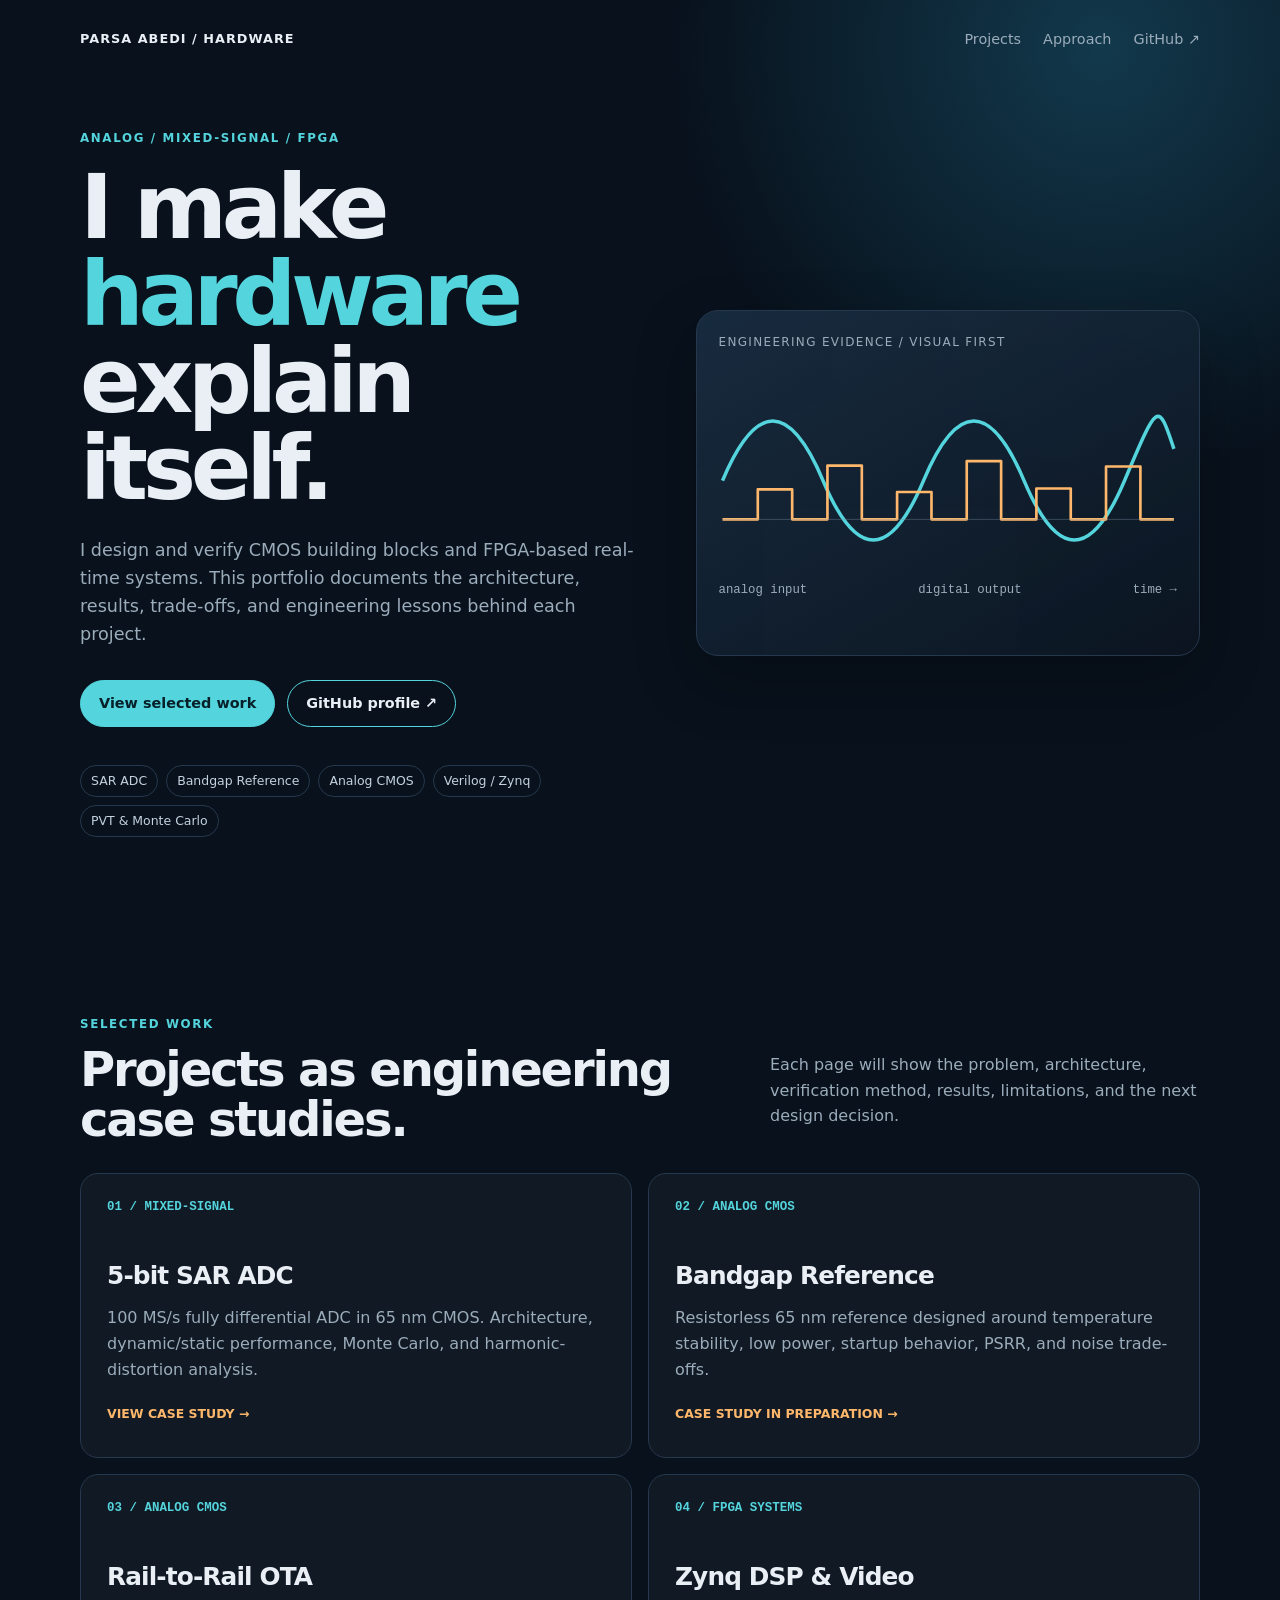
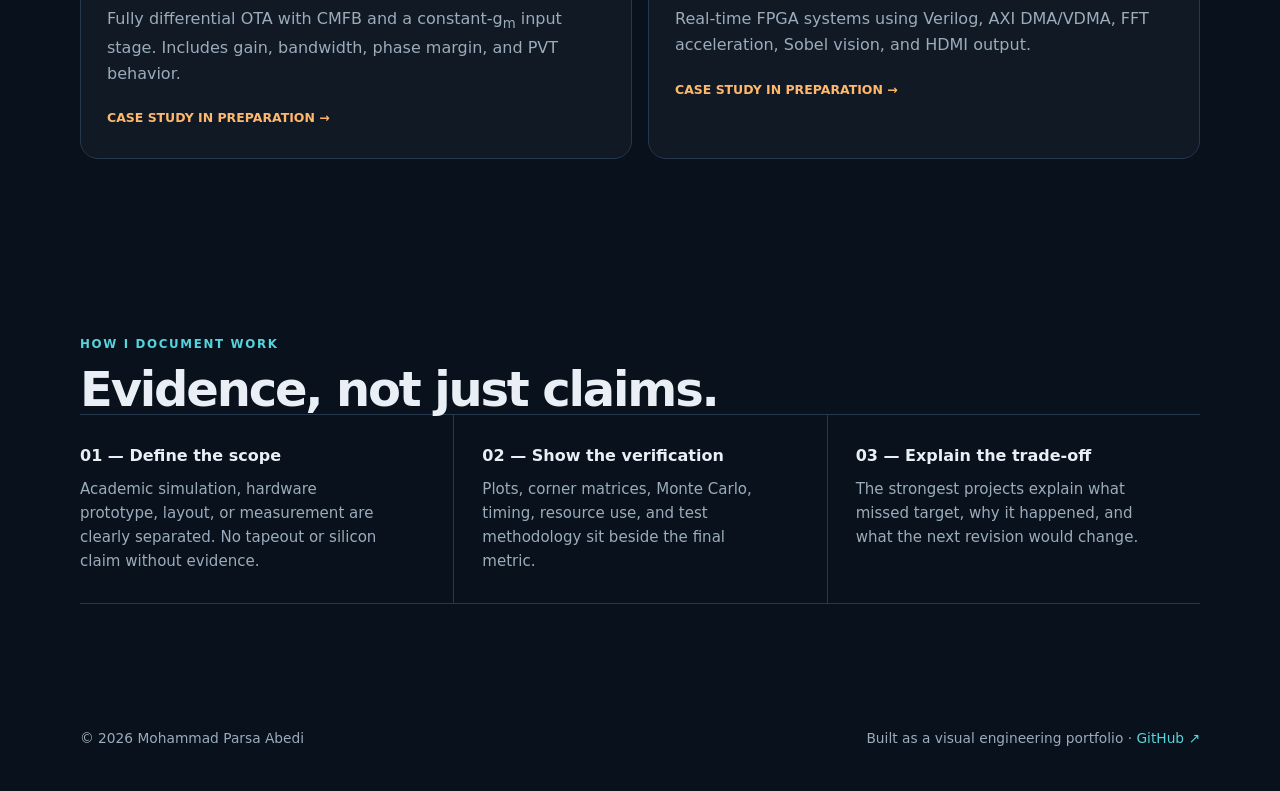
==== index.html @ 7936ca2c "Fix SAR ADC case study links" ====
<!doctype html>
<html lang="en">
  <head>
    <meta charset="utf-8">
    <meta name="viewport" content="width=device-width, initial-scale=1">
    <meta name="description" content="Mohammad Parsa Abedi — Analog/Mixed-Signal IC and FPGA Engineer.">
    <title>Parsa Abedi — Hardware Portfolio</title>
    <style>
      :root { --ink:#e9eff5; --muted:#9bacbb; --panel:#121b27; --line:#26384d; --cyan:#54d4dc; --orange:#ffb86b; --bg:#08111c; }
      * { box-sizing:border-box; } html { scroll-behavior:smooth; }
      body { margin:0; color:var(--ink); background:radial-gradient(circle at 86% 2%,#12394c 0,transparent 27rem),var(--bg); font:16px/1.6 Inter,ui-sans-serif,system-ui,-apple-system,BlinkMacSystemFont,"Segoe UI",sans-serif; }
      a { color:inherit; text-decoration:none; } .wrap { width:min(1120px,calc(100% - 40px)); margin:auto; }
      nav { display:flex; justify-content:space-between; align-items:center; padding:28px 0; } .mark { font-weight:800; letter-spacing:.08em; font-size:.8rem; } .nav-links { display:flex; gap:22px; color:var(--muted); font-size:.9rem; }
      .hero { min-height:570px; display:grid; grid-template-columns:1.05fr .95fr; gap:58px; align-items:center; padding:50px 0 90px; }
      .eyebrow { color:var(--cyan); text-transform:uppercase; letter-spacing:.14em; font-weight:700; font-size:.74rem; } h1 { font-size:clamp(3rem,7vw,5.7rem); line-height:.97; letter-spacing:-.06em; margin:16px 0 24px; } h1 span { color:var(--cyan); }
      .lead { color:var(--muted); max-width:590px; font-size:1.1rem; } .actions { display:flex; gap:12px; flex-wrap:wrap; margin-top:32px; }
      .button { border:1px solid var(--cyan); border-radius:100px; padding:11px 18px; font-weight:700; font-size:.9rem; } .button.fill { background:var(--cyan); color:#06202a; }
      .chip-row { display:flex; flex-wrap:wrap; gap:8px; margin-top:38px; } .chip { color:#c3d2de; border:1px solid var(--line); border-radius:100px; padding:5px 10px; font-size:.78rem; }
      .signal { position:relative; border:1px solid var(--line); border-radius:22px; background:linear-gradient(150deg,rgba(25,45,65,.95),rgba(12,22,34,.8)); padding:22px; overflow:hidden; min-height:346px; box-shadow:0 24px 60px rgba(0,0,0,.26); }
      .signal::before { content:""; position:absolute; inset:0; background:linear-gradient(transparent 49%,rgba(84,212,220,.08) 50%,transparent 51%),linear-gradient(90deg,transparent 49%,rgba(84,212,220,.07) 50%,transparent 51%); background-size:38px 38px; opacity:.75; } .signal > * { position:relative; }
      .signal-title { color:var(--muted); font-size:.75rem; letter-spacing:.11em; text-transform:uppercase; } .wave { width:100%; height:196px; margin:20px 0 7px; } .legend { display:flex; justify-content:space-between; font: .77rem ui-monospace,SFMono-Regular,Menlo,monospace; color:var(--muted); }
      section { padding:88px 0; } .section-top { display:flex; align-items:end; justify-content:space-between; gap:20px; margin-bottom:28px; } h2 { font-size:clamp(2rem,4vw,3rem); letter-spacing:-.045em; line-height:1.05; margin:10px 0 0; } .section-note { color:var(--muted); max-width:430px; }
      .projects { display:grid; grid-template-columns:repeat(2,1fr); gap:16px; } .project { min-height:285px; padding:26px; border:1px solid var(--line); border-radius:18px; background:rgba(18,27,39,.78); transition:transform .2s,border-color .2s; } .project:hover { transform:translateY(-4px); border-color:#4d8594; }
      .num { color:var(--cyan); font:700 .78rem ui-monospace,SFMono-Regular,Menlo,monospace; } .project h3 { font-size:1.55rem; letter-spacing:-.035em; margin:42px 0 10px; } .project p { color:var(--muted); margin:0; } .tag { display:inline-block; margin-top:22px; color:var(--orange); font-size:.78rem; font-weight:700; }
      .principles { display:grid; grid-template-columns:repeat(3,1fr); border-top:1px solid var(--line); border-bottom:1px solid var(--line); } .principle { padding:28px 28px 30px 0; margin-right:28px; } .principle + .principle { border-left:1px solid var(--line); padding-left:28px; } .principle b { display:block; margin-bottom:8px; } .principle p { color:var(--muted); margin:0; font-size:.94rem; }
      footer { display:flex; justify-content:space-between; gap:20px; align-items:center; padding:35px 0 42px; color:var(--muted); font-size:.86rem; } footer a { color:var(--cyan); }
      @media (max-width:760px) { nav .nav-links { display:none; } .hero { grid-template-columns:1fr; gap:24px; padding-top:38px; } .projects,.principles { grid-template-columns:1fr; } .principle + .principle { border-left:0; border-top:1px solid var(--line); padding-left:0; } .principle { margin-right:0; } .section-top,footer { align-items:flex-start; flex-direction:column; } }
    </style>
  </head>
  <body>
    <div class="wrap">
      <nav>
        <a class="mark" href="#top">PARSA ABEDI / HARDWARE</a>
        <div class="nav-links"><a href="#projects">Projects</a><a href="#approach">Approach</a><a href="https://github.com/ParsaAbedi">GitHub ↗</a></div>
      </nav>

      <main id="top">
        <section class="hero">
          <div>
            <div class="eyebrow">Analog / Mixed-Signal / FPGA</div>
            <h1>I make <span>hardware</span> explain itself.</h1>
            <p class="lead">I design and verify CMOS building blocks and FPGA-based real-time systems. This portfolio documents the architecture, results, trade-offs, and engineering lessons behind each project.</p>
            <div class="actions"><a class="button fill" href="#projects">View selected work</a><a class="button" href="https://github.com/ParsaAbedi">GitHub profile ↗</a></div>
            <div class="chip-row"><span class="chip">SAR ADC</span><span class="chip">Bandgap Reference</span><span class="chip">Analog CMOS</span><span class="chip">Verilog / Zynq</span><span class="chip">PVT & Monte Carlo</span></div>
          </div>
          <div class="signal" aria-label="Illustrative sampling signal graphic">
            <div class="signal-title">Engineering evidence / visual first</div>
            <svg class="wave" viewBox="0 0 520 200" role="img" aria-label="Analog and digital signal waveform">
              <path d="M4 112 C42 22 80 22 118 112 S194 202 232 112 S308 22 346 112 S422 202 460 112 S498 22 516 76" fill="none" stroke="#54d4dc" stroke-width="4"/>
              <path d="M4 156 H44 V122 H83 V156 H123 V95 H162 V156 H202 V125 H241 V156 H281 V90 H320 V156 H360 V121 H399 V156 H439 V96 H478 V156 H516" fill="none" stroke="#ffb86b" stroke-width="3" stroke-linejoin="round"/>
              <line x1="4" y1="156" x2="516" y2="156" stroke="#7890a2" stroke-width="1" opacity=".45"/>
            </svg>
            <div class="legend"><span>analog input</span><span>digital output</span><span>time →</span></div>
          </div>
        </section>

        <section id="projects">
          <div class="section-top"><div><div class="eyebrow">Selected work</div><h2>Projects as engineering case studies.</h2></div><p class="section-note">Each page will show the problem, architecture, verification method, results, limitations, and the next design decision.</p></div>
          <div class="projects">
            <article class="project"><div class="num">01 / MIXED-SIGNAL</div><h3>5-bit SAR ADC</h3><p>100 MS/s fully differential ADC in 65 nm CMOS. Architecture, dynamic/static performance, Monte Carlo, and harmonic-distortion analysis.</p><a class="tag" href="sar-adc.html">VIEW CASE STUDY →</a></article>
            <article class="project"><div class="num">02 / ANALOG CMOS</div><h3>Bandgap Reference</h3><p>Resistorless 65 nm reference designed around temperature stability, low power, startup behavior, PSRR, and noise trade-offs.</p><span class="tag">CASE STUDY IN PREPARATION →</span></article>
            <article class="project"><div class="num">03 / ANALOG CMOS</div><h3>Rail-to-Rail OTA</h3><p>Fully differential OTA with CMFB and a constant-g<sub>m</sub> input stage. Includes gain, bandwidth, phase margin, and PVT behavior.</p><span class="tag">CASE STUDY IN PREPARATION →</span></article>
            <article class="project"><div class="num">04 / FPGA SYSTEMS</div><h3>Zynq DSP & Video</h3><p>Real-time FPGA systems using Verilog, AXI DMA/VDMA, FFT acceleration, Sobel vision, and HDMI output.</p><span class="tag">CASE STUDY IN PREPARATION →</span></article>
          </div>
        </section>

        <section id="approach">
          <div class="eyebrow">How I document work</div><h2>Evidence, not just claims.</h2>
          <div class="principles">
            <div class="principle"><b>01 — Define the scope</b><p>Academic simulation, hardware prototype, layout, or measurement are clearly separated. No tapeout or silicon claim without evidence.</p></div>
            <div class="principle"><b>02 — Show the verification</b><p>Plots, corner matrices, Monte Carlo, timing, resource use, and test methodology sit beside the final metric.</p></div>
            <div class="principle"><b>03 — Explain the trade-off</b><p>The strongest projects explain what missed target, why it happened, and what the next revision would change.</p></div>
          </div>
        </section>
      </main>

      <footer><span>© 2026 Mohammad Parsa Abedi</span><span>Built as a visual engineering portfolio · <a href="https://github.com/ParsaAbedi">GitHub ↗</a></span></footer>
    </div>
  </body>
</html>
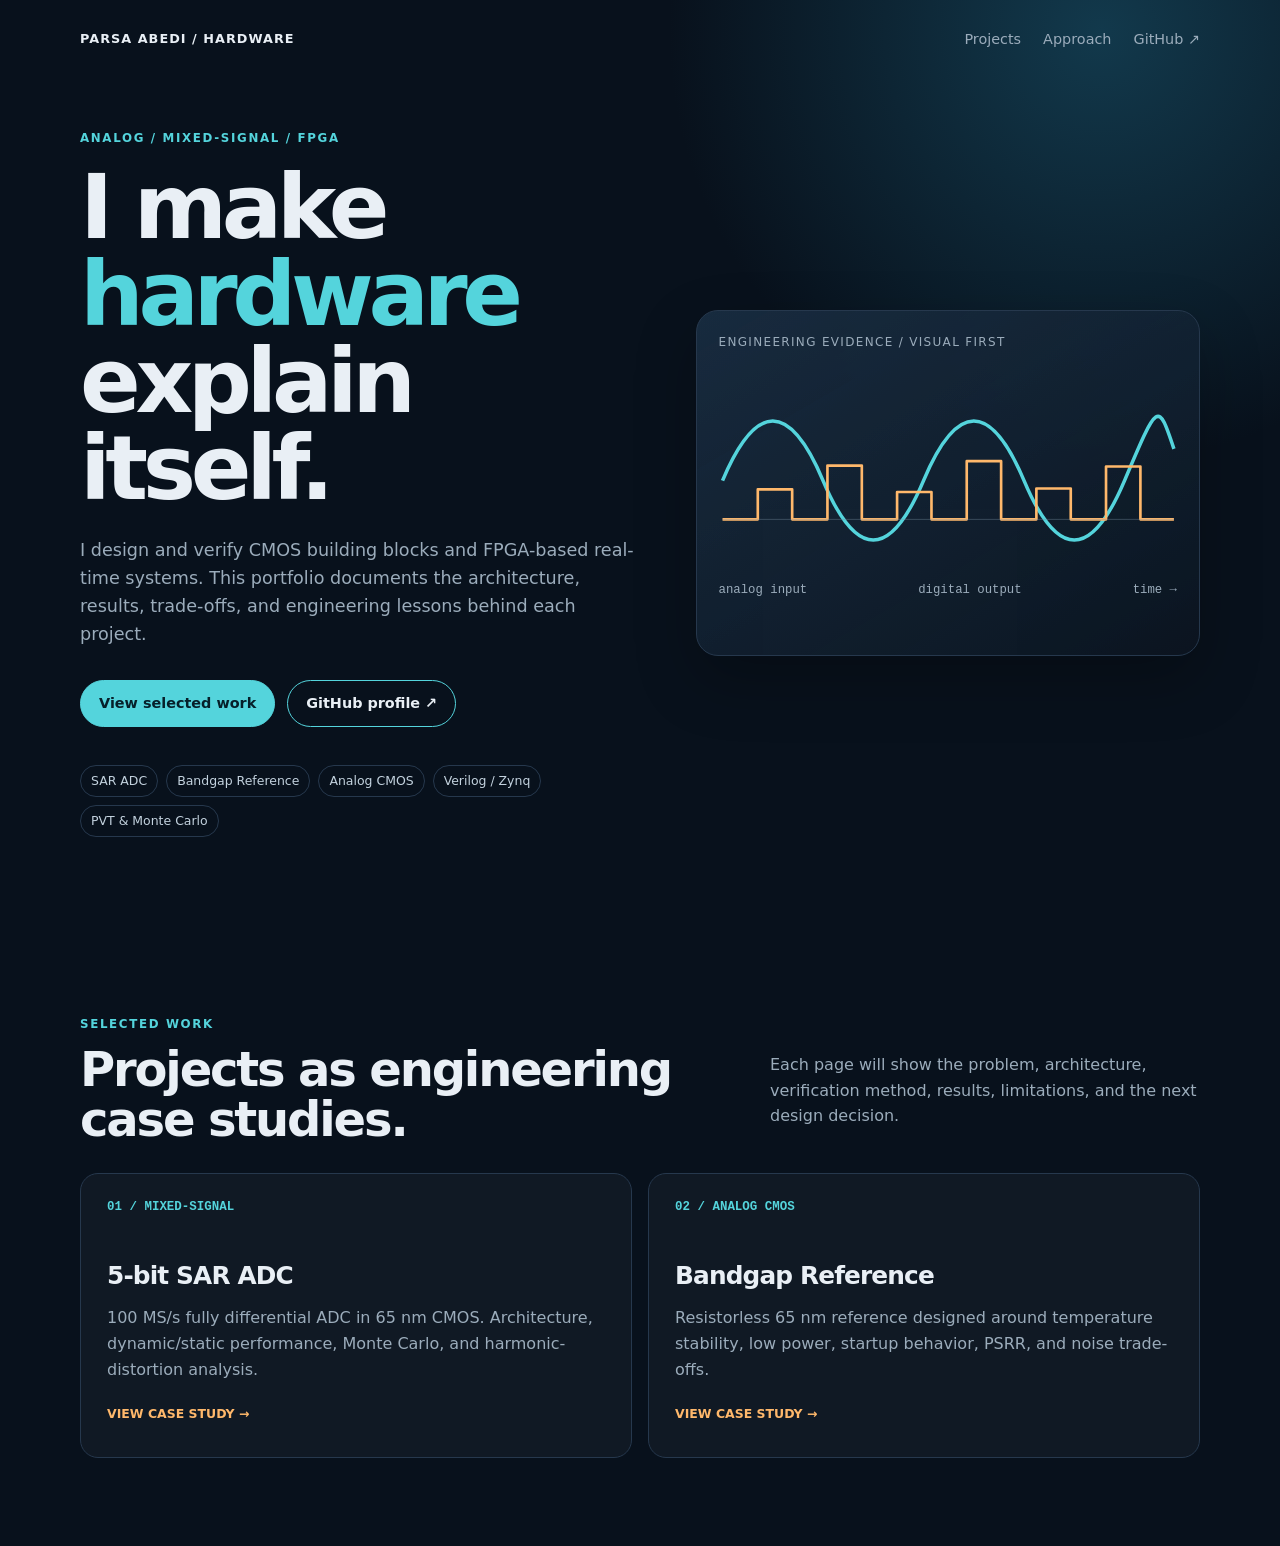
==== commit 9dd82dc6: "Fix HTML encoding issues in index.html" ====
--- a/index.html
+++ b/index.html
@@ -1,80 +1 @@
-<!doctype html>
-<html lang="en">
-  <head>
-    <meta charset="utf-8">
-    <meta name="viewport" content="width=device-width, initial-scale=1">
-    <meta name="description" content="Mohammad Parsa Abedi — Analog/Mixed-Signal IC and FPGA Engineer.">
-    <title>Parsa Abedi — Hardware Portfolio</title>
-    <style>
-      :root { --ink:#e9eff5; --muted:#9bacbb; --panel:#121b27; --line:#26384d; --cyan:#54d4dc; --orange:#ffb86b; --bg:#08111c; }
-      * { box-sizing:border-box; } html { scroll-behavior:smooth; }
-      body { margin:0; color:var(--ink); background:radial-gradient(circle at 86% 2%,#12394c 0,transparent 27rem),var(--bg); font:16px/1.6 Inter,ui-sans-serif,system-ui,-apple-system,BlinkMacSystemFont,"Segoe UI",sans-serif; }
-      a { color:inherit; text-decoration:none; } .wrap { width:min(1120px,calc(100% - 40px)); margin:auto; }
-      nav { display:flex; justify-content:space-between; align-items:center; padding:28px 0; } .mark { font-weight:800; letter-spacing:.08em; font-size:.8rem; } .nav-links { display:flex; gap:22px; color:var(--muted); font-size:.9rem; }
-      .hero { min-height:570px; display:grid; grid-template-columns:1.05fr .95fr; gap:58px; align-items:center; padding:50px 0 90px; }
-      .eyebrow { color:var(--cyan); text-transform:uppercase; letter-spacing:.14em; font-weight:700; font-size:.74rem; } h1 { font-size:clamp(3rem,7vw,5.7rem); line-height:.97; letter-spacing:-.06em; margin:16px 0 24px; } h1 span { color:var(--cyan); }
-      .lead { color:var(--muted); max-width:590px; font-size:1.1rem; } .actions { display:flex; gap:12px; flex-wrap:wrap; margin-top:32px; }
-      .button { border:1px solid var(--cyan); border-radius:100px; padding:11px 18px; font-weight:700; font-size:.9rem; } .button.fill { background:var(--cyan); color:#06202a; }
-      .chip-row { display:flex; flex-wrap:wrap; gap:8px; margin-top:38px; } .chip { color:#c3d2de; border:1px solid var(--line); border-radius:100px; padding:5px 10px; font-size:.78rem; }
-      .signal { position:relative; border:1px solid var(--line); border-radius:22px; background:linear-gradient(150deg,rgba(25,45,65,.95),rgba(12,22,34,.8)); padding:22px; overflow:hidden; min-height:346px; box-shadow:0 24px 60px rgba(0,0,0,.26); }
-      .signal::before { content:""; position:absolute; inset:0; background:linear-gradient(transparent 49%,rgba(84,212,220,.08) 50%,transparent 51%),linear-gradient(90deg,transparent 49%,rgba(84,212,220,.07) 50%,transparent 51%); background-size:38px 38px; opacity:.75; } .signal > * { position:relative; }
-      .signal-title { color:var(--muted); font-size:.75rem; letter-spacing:.11em; text-transform:uppercase; } .wave { width:100%; height:196px; margin:20px 0 7px; } .legend { display:flex; justify-content:space-between; font: .77rem ui-monospace,SFMono-Regular,Menlo,monospace; color:var(--muted); }
-      section { padding:88px 0; } .section-top { display:flex; align-items:end; justify-content:space-between; gap:20px; margin-bottom:28px; } h2 { font-size:clamp(2rem,4vw,3rem); letter-spacing:-.045em; line-height:1.05; margin:10px 0 0; } .section-note { color:var(--muted); max-width:430px; }
-      .projects { display:grid; grid-template-columns:repeat(2,1fr); gap:16px; } .project { min-height:285px; padding:26px; border:1px solid var(--line); border-radius:18px; background:rgba(18,27,39,.78); transition:transform .2s,border-color .2s; } .project:hover { transform:translateY(-4px); border-color:#4d8594; }
-      .num { color:var(--cyan); font:700 .78rem ui-monospace,SFMono-Regular,Menlo,monospace; } .project h3 { font-size:1.55rem; letter-spacing:-.035em; margin:42px 0 10px; } .project p { color:var(--muted); margin:0; } .tag { display:inline-block; margin-top:22px; color:var(--orange); font-size:.78rem; font-weight:700; }
-      .principles { display:grid; grid-template-columns:repeat(3,1fr); border-top:1px solid var(--line); border-bottom:1px solid var(--line); } .principle { padding:28px 28px 30px 0; margin-right:28px; } .principle + .principle { border-left:1px solid var(--line); padding-left:28px; } .principle b { display:block; margin-bottom:8px; } .principle p { color:var(--muted); margin:0; font-size:.94rem; }
-      footer { display:flex; justify-content:space-between; gap:20px; align-items:center; padding:35px 0 42px; color:var(--muted); font-size:.86rem; } footer a { color:var(--cyan); }
-      @media (max-width:760px) { nav .nav-links { display:none; } .hero { grid-template-columns:1fr; gap:24px; padding-top:38px; } .projects,.principles { grid-template-columns:1fr; } .principle + .principle { border-left:0; border-top:1px solid var(--line); padding-left:0; } .principle { margin-right:0; } .section-top,footer { align-items:flex-start; flex-direction:column; } }
-    </style>
-  </head>
-  <body>
-    <div class="wrap">
-      <nav>
-        <a class="mark" href="#top">PARSA ABEDI / HARDWARE</a>
-        <div class="nav-links"><a href="#projects">Projects</a><a href="#approach">Approach</a><a href="https://github.com/ParsaAbedi">GitHub ↗</a></div>
-      </nav>
-
-      <main id="top">
-        <section class="hero">
-          <div>
-            <div class="eyebrow">Analog / Mixed-Signal / FPGA</div>
-            <h1>I make <span>hardware</span> explain itself.</h1>
-            <p class="lead">I design and verify CMOS building blocks and FPGA-based real-time systems. This portfolio documents the architecture, results, trade-offs, and engineering lessons behind each project.</p>
-            <div class="actions"><a class="button fill" href="#projects">View selected work</a><a class="button" href="https://github.com/ParsaAbedi">GitHub profile ↗</a></div>
-            <div class="chip-row"><span class="chip">SAR ADC</span><span class="chip">Bandgap Reference</span><span class="chip">Analog CMOS</span><span class="chip">Verilog / Zynq</span><span class="chip">PVT & Monte Carlo</span></div>
-          </div>
-          <div class="signal" aria-label="Illustrative sampling signal graphic">
-            <div class="signal-title">Engineering evidence / visual first</div>
-            <svg class="wave" viewBox="0 0 520 200" role="img" aria-label="Analog and digital signal waveform">
-              <path d="M4 112 C42 22 80 22 118 112 S194 202 232 112 S308 22 346 112 S422 202 460 112 S498 22 516 76" fill="none" stroke="#54d4dc" stroke-width="4"/>
-              <path d="M4 156 H44 V122 H83 V156 H123 V95 H162 V156 H202 V125 H241 V156 H281 V90 H320 V156 H360 V121 H399 V156 H439 V96 H478 V156 H516" fill="none" stroke="#ffb86b" stroke-width="3" stroke-linejoin="round"/>
-              <line x1="4" y1="156" x2="516" y2="156" stroke="#7890a2" stroke-width="1" opacity=".45"/>
-            </svg>
-            <div class="legend"><span>analog input</span><span>digital output</span><span>time →</span></div>
-          </div>
-        </section>
-
-        <section id="projects">
-          <div class="section-top"><div><div class="eyebrow">Selected work</div><h2>Projects as engineering case studies.</h2></div><p class="section-note">Each page will show the problem, architecture, verification method, results, limitations, and the next design decision.</p></div>
-          <div class="projects">
-            <article class="project"><div class="num">01 / MIXED-SIGNAL</div><h3>5-bit SAR ADC</h3><p>100 MS/s fully differential ADC in 65 nm CMOS. Architecture, dynamic/static performance, Monte Carlo, and harmonic-distortion analysis.</p><a class="tag" href="sar-adc.html">VIEW CASE STUDY →</a></article>
-            <article class="project"><div class="num">02 / ANALOG CMOS</div><h3>Bandgap Reference</h3><p>Resistorless 65 nm reference designed around temperature stability, low power, startup behavior, PSRR, and noise trade-offs.</p><span class="tag">CASE STUDY IN PREPARATION →</span></article>
-            <article class="project"><div class="num">03 / ANALOG CMOS</div><h3>Rail-to-Rail OTA</h3><p>Fully differential OTA with CMFB and a constant-g<sub>m</sub> input stage. Includes gain, bandwidth, phase margin, and PVT behavior.</p><span class="tag">CASE STUDY IN PREPARATION →</span></article>
-            <article class="project"><div class="num">04 / FPGA SYSTEMS</div><h3>Zynq DSP & Video</h3><p>Real-time FPGA systems using Verilog, AXI DMA/VDMA, FFT acceleration, Sobel vision, and HDMI output.</p><span class="tag">CASE STUDY IN PREPARATION →</span></article>
-          </div>
-        </section>
-
-        <section id="approach">
-          <div class="eyebrow">How I document work</div><h2>Evidence, not just claims.</h2>
-          <div class="principles">
-            <div class="principle"><b>01 — Define the scope</b><p>Academic simulation, hardware prototype, layout, or measurement are clearly separated. No tapeout or silicon claim without evidence.</p></div>
-            <div class="principle"><b>02 — Show the verification</b><p>Plots, corner matrices, Monte Carlo, timing, resource use, and test methodology sit beside the final metric.</p></div>
-            <div class="principle"><b>03 — Explain the trade-off</b><p>The strongest projects explain what missed target, why it happened, and what the next revision would change.</p></div>
-          </div>
-        </section>
-      </main>
-
-      <footer><span>© 2026 Mohammad Parsa Abedi</span><span>Built as a visual engineering portfolio · <a href="https://github.com/ParsaAbedi">GitHub ↗</a></span></footer>
-    </div>
-  </body>
-</html>
+<!doctype html><html lang="en">  <head>    <meta charset="utf-8">    <meta name="viewport" content="width=device-width, initial-scale=1">    <meta name="description" content="Mohammad Parsa Abedi — Analog/Mixed-Signal IC and FPGA Engineer.">    <title>Parsa Abedi — Hardware Portfolio</title>    <style>      :root { --ink:#e9eff5; --muted:#9bacbb; --panel:#121b27; --line:#26384d; --cyan:#54d4dc; --orange:#ffb86b; --bg:#08111c; }      * { box-sizing:border-box; } html { scroll-behavior:smooth; }      body { margin:0; color:var(--ink); background:radial-gradient(circle at 86% 2%,#12394c 0,transparent 27rem),var(--bg); font:16px/1.6 Inter,ui-sans-serif,system-ui,-apple-system,BlinkMacSystemFont,"Segoe UI",sans-serif; }      a { color:inherit; text-decoration:none; } .wrap { width:min(1120px,calc(100% - 40px)); margin:auto; }      nav { display:flex; justify-content:space-between; align-items:center; padding:28px 0; } .mark { font-weight:800; letter-spacing:.08em; font-size:.8rem; } .nav-links { display:flex; gap:22px; color:var(--muted); font-size:.9rem; }      .hero { min-height:570px; display:grid; grid-template-columns:1.05fr .95fr; gap:58px; align-items:center; padding:50px 0 90px; }      .eyebrow { color:var(--cyan); text-transform:uppercase; letter-spacing:.14em; font-weight:700; font-size:.74rem; } h1 { font-size:clamp(3rem,7vw,5.7rem); line-height:.97; letter-spacing:-.06em; margin:16px 0 24px; } h1 span { color:var(--cyan); }      .lead { color:var(--muted); max-width:590px; font-size:1.1rem; } .actions { display:flex; gap:12px; flex-wrap:wrap; margin-top:32px; }      .button { border:1px solid var(--cyan); border-radius:100px; padding:11px 18px; font-weight:700; font-size:.9rem; } .button.fill { background:var(--cyan); color:#06202a; }      .chip-row { display:flex; flex-wrap:wrap; gap:8px; margin-top:38px; } .chip { color:#c3d2de; border:1px solid var(--line); border-radius:100px; padding:5px 10px; font-size:.78rem; }      .signal { position:relative; border:1px solid var(--line); border-radius:22px; background:linear-gradient(150deg,rgba(25,45,65,.95),rgba(12,22,34,.8)); padding:22px; overflow:hidden; min-height:346px; box-shadow:0 24px 60px rgba(0,0,0,.26); }      .signal::before { content:""; position:absolute; inset:0; background:linear-gradient(transparent 49%,rgba(84,212,220,.08) 50%,transparent 51%),linear-gradient(90deg,transparent 49%,rgba(84,212,220,.07) 50%,transparent 51%); background-size:38px 38px; opacity:.75; } .signal > * { position:relative; }      .signal-title { color:var(--muted); font-size:.75rem; letter-spacing:.11em; text-transform:uppercase; } .wave { width:100%; height:196px; margin:20px 0 7px; } .legend { display:flex; justify-content:space-between; font: .77rem ui-monospace,SFMono-Regular,Menlo,monospace; color:var(--muted); }      section { padding:88px 0; } .section-top { display:flex; align-items:end; justify-content:space-between; gap:20px; margin-bottom:28px; } h2 { font-size:clamp(2rem,4vw,3rem); letter-spacing:-.045em; line-height:1.05; margin:10px 0 0; } .section-note { color:var(--muted); max-width:430px; }      .projects { display:grid; grid-template-columns:repeat(2,1fr); gap:16px; } .project { min-height:285px; padding:26px; border:1px solid var(--line); border-radius:18px; background:rgba(18,27,39,.78); transition:transform .2s,border-color .2s; } .project:hover { transform:translateY(-4px); border-color:#4d8594; }      .num { color:var(--cyan); font:700 .78rem ui-monospace,SFMono-Regular,Menlo,monospace; } .project h3 { font-size:1.55rem; letter-spacing:-.035em; margin:42px 0 10px; } .project p { color:var(--muted); margin:0; } .tag { display:inline-block; margin-top:22px; color:var(--orange); font-size:.78rem; font-weight:700; }      .principles { display:grid; grid-template-columns:repeat(3,1fr); border-top:1px solid var(--line); border-bottom:1px solid var(--line); } .principle { padding:28px 28px 30px 0; margin-right:28px; } .principle + .principle { border-left:1px solid var(--line); padding-left:28px; } .principle b { display:block; margin-bottom:8px; } .principle p { color:var(--muted); margin:0; font-size:.94rem; }      footer { display:flex; justify-content:space-between; gap:20px; align-items:center; padding:35px 0 42px; color:var(--muted); font-size:.86rem; } footer a { color:var(--cyan); }      @media (max-width:760px) { nav .nav-links { display:none; } .hero { grid-template-columns:1fr; gap:24px; padding-top:38px; } .projects,.principles { grid-template-columns:1fr; } .principle + .principle { border-left:0; border-top:1px solid var(--line); padding-left:0; } .principle { margin-right:0; } .section-top,footer { align-items:flex-start; flex-direction:column; } }    </style>  </head>  <body>    <div class="wrap">      <nav>        <a class="mark" href="#top">PARSA ABEDI / HARDWARE</a>        <div class="nav-links"><a href="#projects">Projects</a><a href="#approach">Approach</a><a href="https://github.com/ParsaAbedi">GitHub ↗</a></div>      </nav>      <main id="top">        <section class="hero">          <div>            <div class="eyebrow">Analog / Mixed-Signal / FPGA</div>            <h1>I make <span>hardware</span> explain itself.</h1>            <p class="lead">I design and verify CMOS building blocks and FPGA-based real-time systems. This portfolio documents the architecture, results, trade-offs, and engineering lessons behind each project.</p>            <div class="actions"><a class="button fill" href="#projects">View selected work</a><a class="button" href="https://github.com/ParsaAbedi">GitHub profile ↗</a></div>            <div class="chip-row"><span class="chip">SAR ADC</span><span class="chip">Bandgap Reference</span><span class="chip">Analog CMOS</span><span class="chip">Verilog / Zynq</span><span class="chip">PVT & Monte Carlo</span></div>          </div>          <div class="signal" aria-label="Illustrative sampling signal graphic">            <div class="signal-title">Engineering evidence / visual first</div>            <svg class="wave" viewBox="0 0 520 200" role="img" aria-label="Analog and digital signal waveform">              <path d="M4 112 C42 22 80 22 118 112 S194 202 232 112 S308 22 346 112 S422 202 460 112 S498 22 516 76" fill="none" stroke="#54d4dc" stroke-width="4"/>              <path d="M4 156 H44 V122 H83 V156 H123 V95 H162 V156 H202 V125 H241 V156 H281 V90 H320 V156 H360 V121 H399 V156 H439 V96 H478 V156 H516" fill="none" stroke="#ffb86b" stroke-width="3" stroke-linejoin="round"/>              <line x1="4" y1="156" x2="516" y2="156" stroke="#7890a2" stroke-width="1" opacity=".45"/>            </svg>            <div class="legend"><span>analog input</span><span>digital output</span><span>time →</span></div>          </div>        </section>        <section id="projects">          <div class="section-top"><div><div class="eyebrow">Selected work</div><h2>Projects as engineering case studies.</h2></div><p class="section-note">Each page will show the problem, architecture, verification method, results, limitations, and the next design decision.</p></div>          <div class="projects">            <article class="project"><div class="num">01 / MIXED-SIGNAL</div><h3>5-bit SAR ADC</h3><p>100 MS/s fully differential ADC in 65 nm CMOS. Architecture, dynamic/static performance, Monte Carlo, and harmonic-distortion analysis.</p><a class="tag" href="Projects/proj1-sar-adc/">VIEW CASE STUDY →</a></article>            <article class="project"><div class="num">02 / ANALOG CMOS</div><h3>Bandgap Reference</h3><p>Resistorless 65 nm reference designed around temperature stability, low power, startup behavior, PSRR, and noise trade-offs.</p><a class="tag" href="Projects/proj2-bandgap-reference/">VIEW CASE STUDY →</a></article>
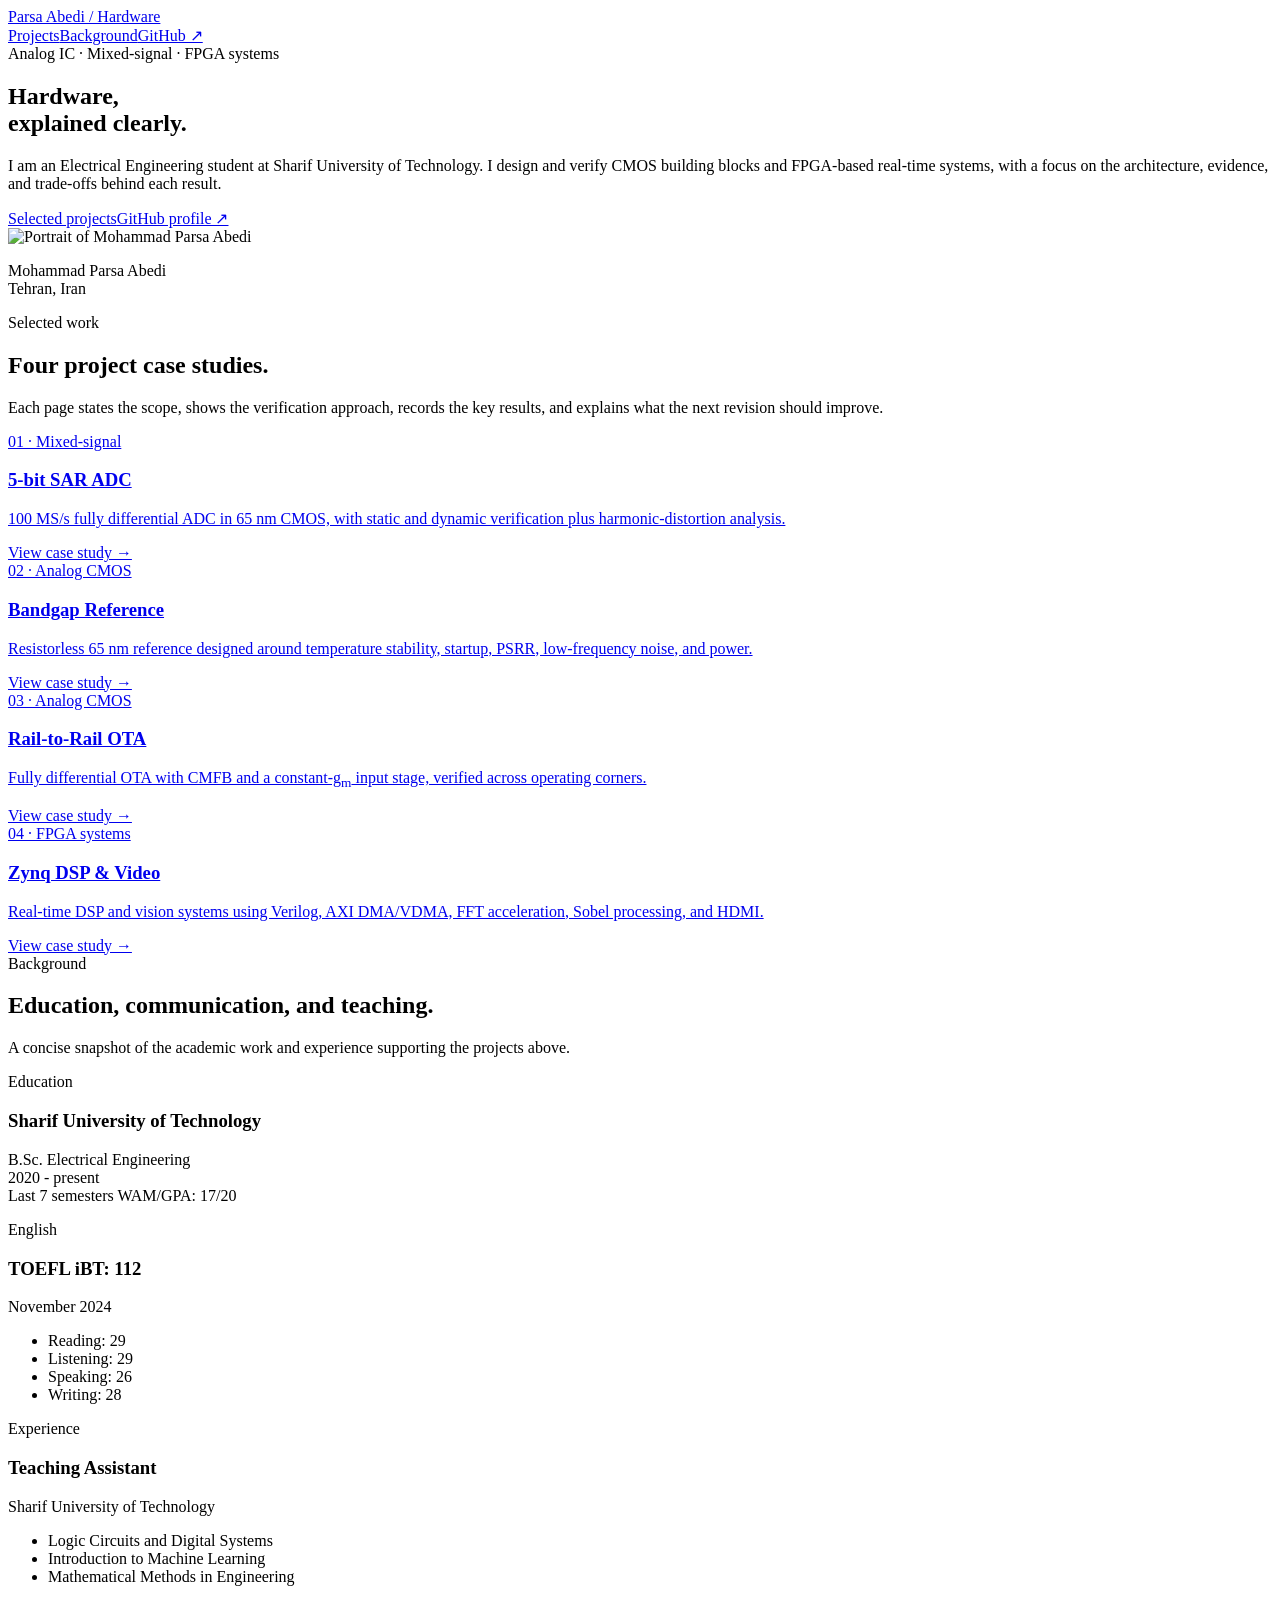
==== commit d659864e: "Redesign portfolio homepage Updated the HTML structure and content of the portfolio page, including " ====
--- a/index.html
+++ b/index.html
@@ -1 +1,5 @@
-<!doctype html><html lang="en">  <head>    <meta charset="utf-8">    <meta name="viewport" content="width=device-width, initial-scale=1">    <meta name="description" content="Mohammad Parsa Abedi — Analog/Mixed-Signal IC and FPGA Engineer.">    <title>Parsa Abedi — Hardware Portfolio</title>    <style>      :root { --ink:#e9eff5; --muted:#9bacbb; --panel:#121b27; --line:#26384d; --cyan:#54d4dc; --orange:#ffb86b; --bg:#08111c; }      * { box-sizing:border-box; } html { scroll-behavior:smooth; }      body { margin:0; color:var(--ink); background:radial-gradient(circle at 86% 2%,#12394c 0,transparent 27rem),var(--bg); font:16px/1.6 Inter,ui-sans-serif,system-ui,-apple-system,BlinkMacSystemFont,"Segoe UI",sans-serif; }      a { color:inherit; text-decoration:none; } .wrap { width:min(1120px,calc(100% - 40px)); margin:auto; }      nav { display:flex; justify-content:space-between; align-items:center; padding:28px 0; } .mark { font-weight:800; letter-spacing:.08em; font-size:.8rem; } .nav-links { display:flex; gap:22px; color:var(--muted); font-size:.9rem; }      .hero { min-height:570px; display:grid; grid-template-columns:1.05fr .95fr; gap:58px; align-items:center; padding:50px 0 90px; }      .eyebrow { color:var(--cyan); text-transform:uppercase; letter-spacing:.14em; font-weight:700; font-size:.74rem; } h1 { font-size:clamp(3rem,7vw,5.7rem); line-height:.97; letter-spacing:-.06em; margin:16px 0 24px; } h1 span { color:var(--cyan); }      .lead { color:var(--muted); max-width:590px; font-size:1.1rem; } .actions { display:flex; gap:12px; flex-wrap:wrap; margin-top:32px; }      .button { border:1px solid var(--cyan); border-radius:100px; padding:11px 18px; font-weight:700; font-size:.9rem; } .button.fill { background:var(--cyan); color:#06202a; }      .chip-row { display:flex; flex-wrap:wrap; gap:8px; margin-top:38px; } .chip { color:#c3d2de; border:1px solid var(--line); border-radius:100px; padding:5px 10px; font-size:.78rem; }      .signal { position:relative; border:1px solid var(--line); border-radius:22px; background:linear-gradient(150deg,rgba(25,45,65,.95),rgba(12,22,34,.8)); padding:22px; overflow:hidden; min-height:346px; box-shadow:0 24px 60px rgba(0,0,0,.26); }      .signal::before { content:""; position:absolute; inset:0; background:linear-gradient(transparent 49%,rgba(84,212,220,.08) 50%,transparent 51%),linear-gradient(90deg,transparent 49%,rgba(84,212,220,.07) 50%,transparent 51%); background-size:38px 38px; opacity:.75; } .signal > * { position:relative; }      .signal-title { color:var(--muted); font-size:.75rem; letter-spacing:.11em; text-transform:uppercase; } .wave { width:100%; height:196px; margin:20px 0 7px; } .legend { display:flex; justify-content:space-between; font: .77rem ui-monospace,SFMono-Regular,Menlo,monospace; color:var(--muted); }      section { padding:88px 0; } .section-top { display:flex; align-items:end; justify-content:space-between; gap:20px; margin-bottom:28px; } h2 { font-size:clamp(2rem,4vw,3rem); letter-spacing:-.045em; line-height:1.05; margin:10px 0 0; } .section-note { color:var(--muted); max-width:430px; }      .projects { display:grid; grid-template-columns:repeat(2,1fr); gap:16px; } .project { min-height:285px; padding:26px; border:1px solid var(--line); border-radius:18px; background:rgba(18,27,39,.78); transition:transform .2s,border-color .2s; } .project:hover { transform:translateY(-4px); border-color:#4d8594; }      .num { color:var(--cyan); font:700 .78rem ui-monospace,SFMono-Regular,Menlo,monospace; } .project h3 { font-size:1.55rem; letter-spacing:-.035em; margin:42px 0 10px; } .project p { color:var(--muted); margin:0; } .tag { display:inline-block; margin-top:22px; color:var(--orange); font-size:.78rem; font-weight:700; }      .principles { display:grid; grid-template-columns:repeat(3,1fr); border-top:1px solid var(--line); border-bottom:1px solid var(--line); } .principle { padding:28px 28px 30px 0; margin-right:28px; } .principle + .principle { border-left:1px solid var(--line); padding-left:28px; } .principle b { display:block; margin-bottom:8px; } .principle p { color:var(--muted); margin:0; font-size:.94rem; }      footer { display:flex; justify-content:space-between; gap:20px; align-items:center; padding:35px 0 42px; color:var(--muted); font-size:.86rem; } footer a { color:var(--cyan); }      @media (max-width:760px) { nav .nav-links { display:none; } .hero { grid-template-columns:1fr; gap:24px; padding-top:38px; } .projects,.principles { grid-template-columns:1fr; } .principle + .principle { border-left:0; border-top:1px solid var(--line); padding-left:0; } .principle { margin-right:0; } .section-top,footer { align-items:flex-start; flex-direction:column; } }    </style>  </head>  <body>    <div class="wrap">      <nav>        <a class="mark" href="#top">PARSA ABEDI / HARDWARE</a>        <div class="nav-links"><a href="#projects">Projects</a><a href="#approach">Approach</a><a href="https://github.com/ParsaAbedi">GitHub ↗</a></div>      </nav>      <main id="top">        <section class="hero">          <div>            <div class="eyebrow">Analog / Mixed-Signal / FPGA</div>            <h1>I make <span>hardware</span> explain itself.</h1>            <p class="lead">I design and verify CMOS building blocks and FPGA-based real-time systems. This portfolio documents the architecture, results, trade-offs, and engineering lessons behind each project.</p>            <div class="actions"><a class="button fill" href="#projects">View selected work</a><a class="button" href="https://github.com/ParsaAbedi">GitHub profile ↗</a></div>            <div class="chip-row"><span class="chip">SAR ADC</span><span class="chip">Bandgap Reference</span><span class="chip">Analog CMOS</span><span class="chip">Verilog / Zynq</span><span class="chip">PVT & Monte Carlo</span></div>          </div>          <div class="signal" aria-label="Illustrative sampling signal graphic">            <div class="signal-title">Engineering evidence / visual first</div>            <svg class="wave" viewBox="0 0 520 200" role="img" aria-label="Analog and digital signal waveform">              <path d="M4 112 C42 22 80 22 118 112 S194 202 232 112 S308 22 346 112 S422 202 460 112 S498 22 516 76" fill="none" stroke="#54d4dc" stroke-width="4"/>              <path d="M4 156 H44 V122 H83 V156 H123 V95 H162 V156 H202 V125 H241 V156 H281 V90 H320 V156 H360 V121 H399 V156 H439 V96 H478 V156 H516" fill="none" stroke="#ffb86b" stroke-width="3" stroke-linejoin="round"/>              <line x1="4" y1="156" x2="516" y2="156" stroke="#7890a2" stroke-width="1" opacity=".45"/>            </svg>            <div class="legend"><span>analog input</span><span>digital output</span><span>time →</span></div>          </div>        </section>        <section id="projects">          <div class="section-top"><div><div class="eyebrow">Selected work</div><h2>Projects as engineering case studies.</h2></div><p class="section-note">Each page will show the problem, architecture, verification method, results, limitations, and the next design decision.</p></div>          <div class="projects">            <article class="project"><div class="num">01 / MIXED-SIGNAL</div><h3>5-bit SAR ADC</h3><p>100 MS/s fully differential ADC in 65 nm CMOS. Architecture, dynamic/static performance, Monte Carlo, and harmonic-distortion analysis.</p><a class="tag" href="Projects/proj1-sar-adc/">VIEW CASE STUDY →</a></article>            <article class="project"><div class="num">02 / ANALOG CMOS</div><h3>Bandgap Reference</h3><p>Resistorless 65 nm reference designed around temperature stability, low power, startup behavior, PSRR, and noise trade-offs.</p><a class="tag" href="Projects/proj2-bandgap-reference/">VIEW CASE STUDY →</a></article>
+<!doctype html>
+<html lang="en"><head><meta charset="utf-8"><meta name="viewport" content="width=device-width,initial-scale=1"><meta name="description" content="Hardware engineering portfolio of Mohammad Parsa Abedi."><title>Parsa Abedi | Hardware Portfolio</title><link rel="stylesheet" href="styles.css"></head>
+<body><div class="wrap"><nav class="site-nav"><a class="brand" href="#top">Parsa Abedi / Hardware</a><div class="nav-links"><a href="#projects">Projects</a><a href="#background">Background</a><a href="https://github.com/ParsaAbedi">GitHub ↗</a></div></nav><main id="top"><section class="hero"><div><div class="eyebrow">Analog IC · Mixed-signal · FPGA systems</div><h1>Hardware,<br>explained clearly.</h1><p class="lead">I am an Electrical Engineering student at Sharif University of Technology. I design and verify CMOS building blocks and FPGA-based real-time systems, with a focus on the architecture, evidence, and trade-offs behind each result.</p><div class="actions"><a class="button primary" href="#projects">Selected projects</a><a class="button" href="https://github.com/ParsaAbedi">GitHub profile ↗</a></div></div><div><img class="portrait" src="assets/profile-photo.jpg" alt="Portrait of Mohammad Parsa Abedi"><p class="mini-bio">Mohammad Parsa Abedi<br>Tehran, Iran</p></div></section></main></div>
+<div class="wrap"><section id="projects" class="section"><div class="section-head"><div><div class="eyebrow">Selected work</div><h2>Four project case studies.</h2></div><p>Each page states the scope, shows the verification approach, records the key results, and explains what the next revision should improve.</p></div><div class="projects"><a class="project" href="Projects/proj1-sar-adc/"><div class="eyebrow">01 · Mixed-signal</div><h3>5-bit SAR ADC</h3><p>100 MS/s fully differential ADC in 65 nm CMOS, with static and dynamic verification plus harmonic-distortion analysis.</p><span class="tag">View case study →</span></a><a class="project" href="Projects/proj2-bandgap-reference/"><div class="eyebrow">02 · Analog CMOS</div><h3>Bandgap Reference</h3><p>Resistorless 65 nm reference designed around temperature stability, startup, PSRR, low-frequency noise, and power.</p><span class="tag">View case study →</span></a><a class="project" href="Projects/proj3-rail-to-rail-ota/"><div class="eyebrow">03 · Analog CMOS</div><h3>Rail-to-Rail OTA</h3><p>Fully differential OTA with CMFB and a constant-g<sub>m</sub> input stage, verified across operating corners.</p><span class="tag">View case study →</span></a><a class="project" href="Projects/proj4-zynq-fpga-systems/"><div class="eyebrow">04 · FPGA systems</div><h3>Zynq DSP &amp; Video</h3><p>Real-time DSP and vision systems using Verilog, AXI DMA/VDMA, FFT acceleration, Sobel processing, and HDMI.</p><span class="tag">View case study →</span></a></div></section>
+<section id="background" class="section"><div class="section-head"><div><div class="eyebrow">Background</div><h2>Education, communication, and teaching.</h2></div><p>A concise snapshot of the academic work and experience supporting the projects above.</p></div><div class="credentials"><article class="credential"><div class="eyebrow">Education</div><h3>Sharif University of Technology</h3><p>B.Sc. Electrical Engineering<br>2020 - present<br>Last 7 semesters WAM/GPA: 17/20</p></article><article class="credential"><div class="eyebrow">English</div><h3>TOEFL iBT: 112</h3><p>November 2024</p><ul><li>Reading: 29</li><li>Listening: 29</li><li>Speaking: 26</li><li>Writing: 28</li></ul></article><article class="credential"><div class="eyebrow">Experience</div><h3>Teaching Assistant</h3><p>Sharif University of Technology</p><ul><li>Logic Circuits and Digital Systems</li><li>Introduction to Machine Learning</li><li>Mathematical Methods in Engineering</li></ul></article></div></section></div><div class="wrap"><footer class="footer"><span>© 2026 Mohammad Parsa Abedi</span><span>Visual engineering portfolio · <a href="https://github.com/ParsaAbedi">GitHub ↗</a></span></footer></div></body></html>
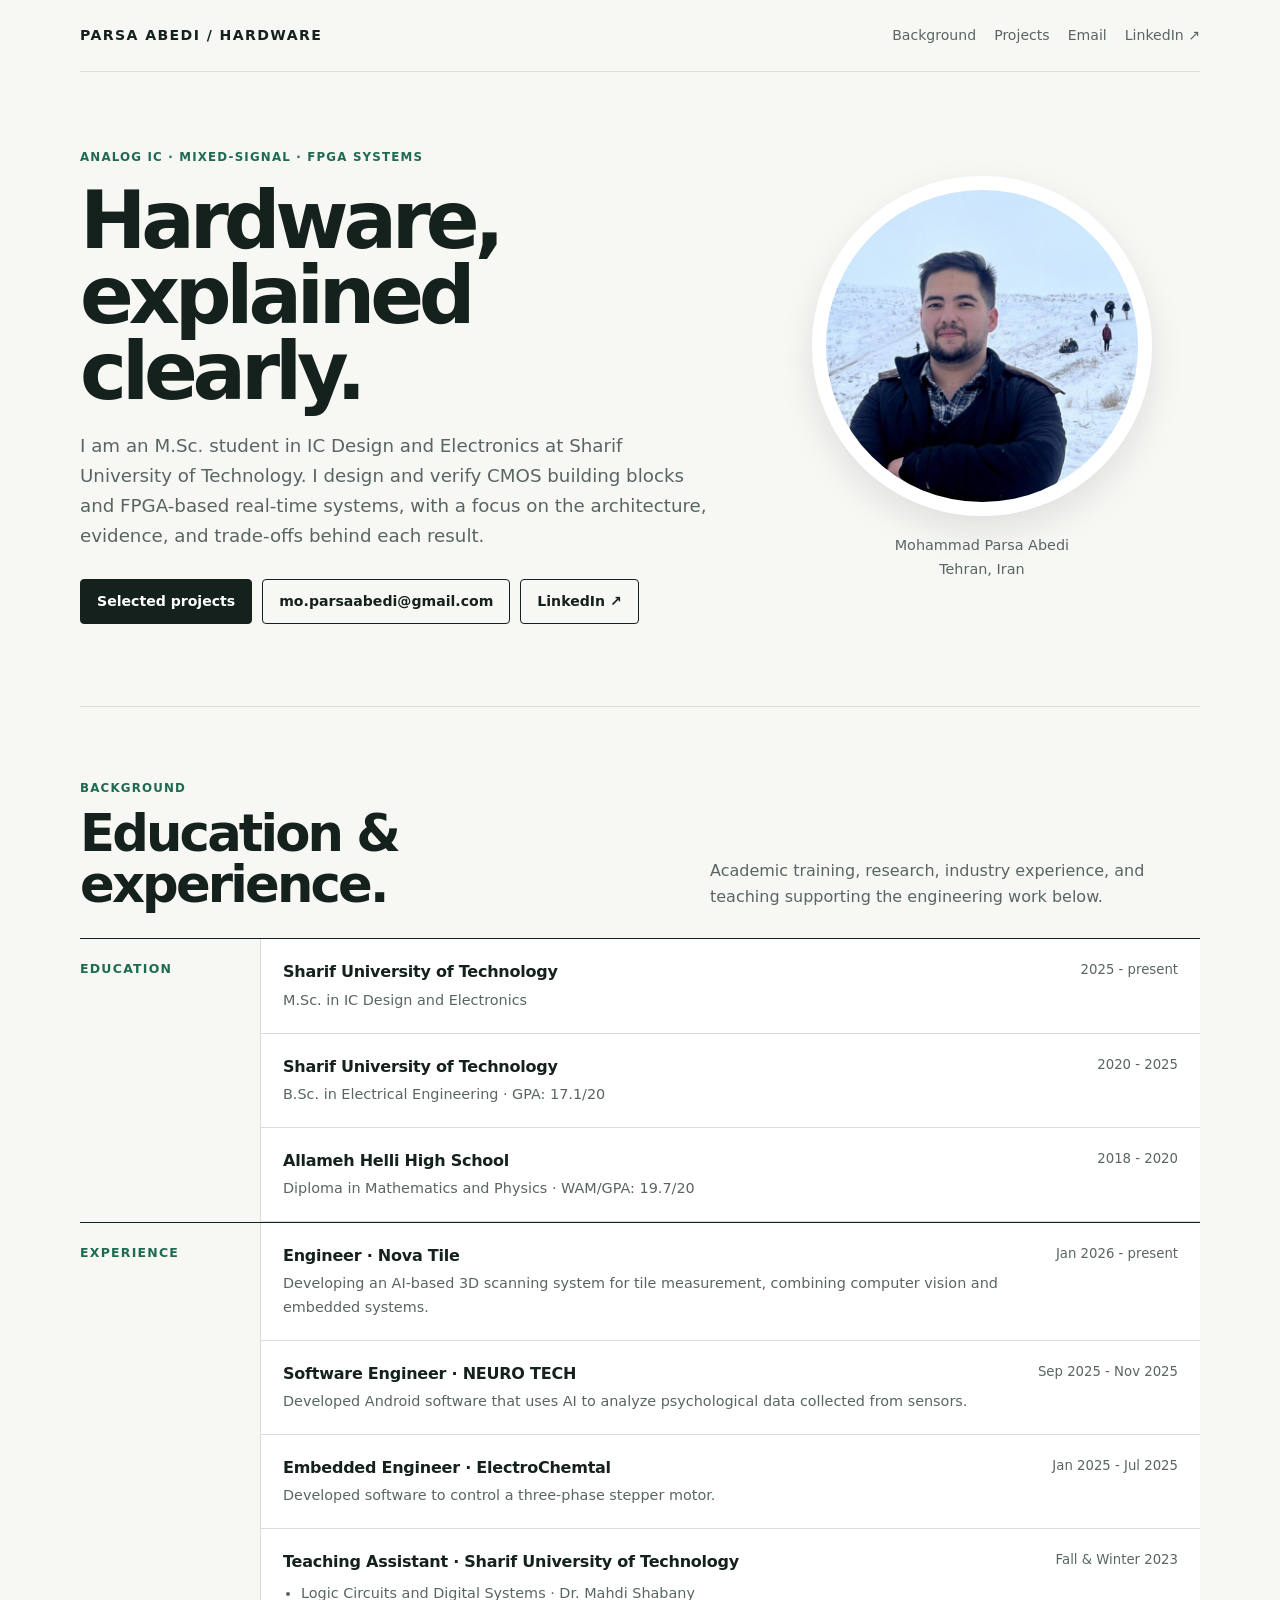
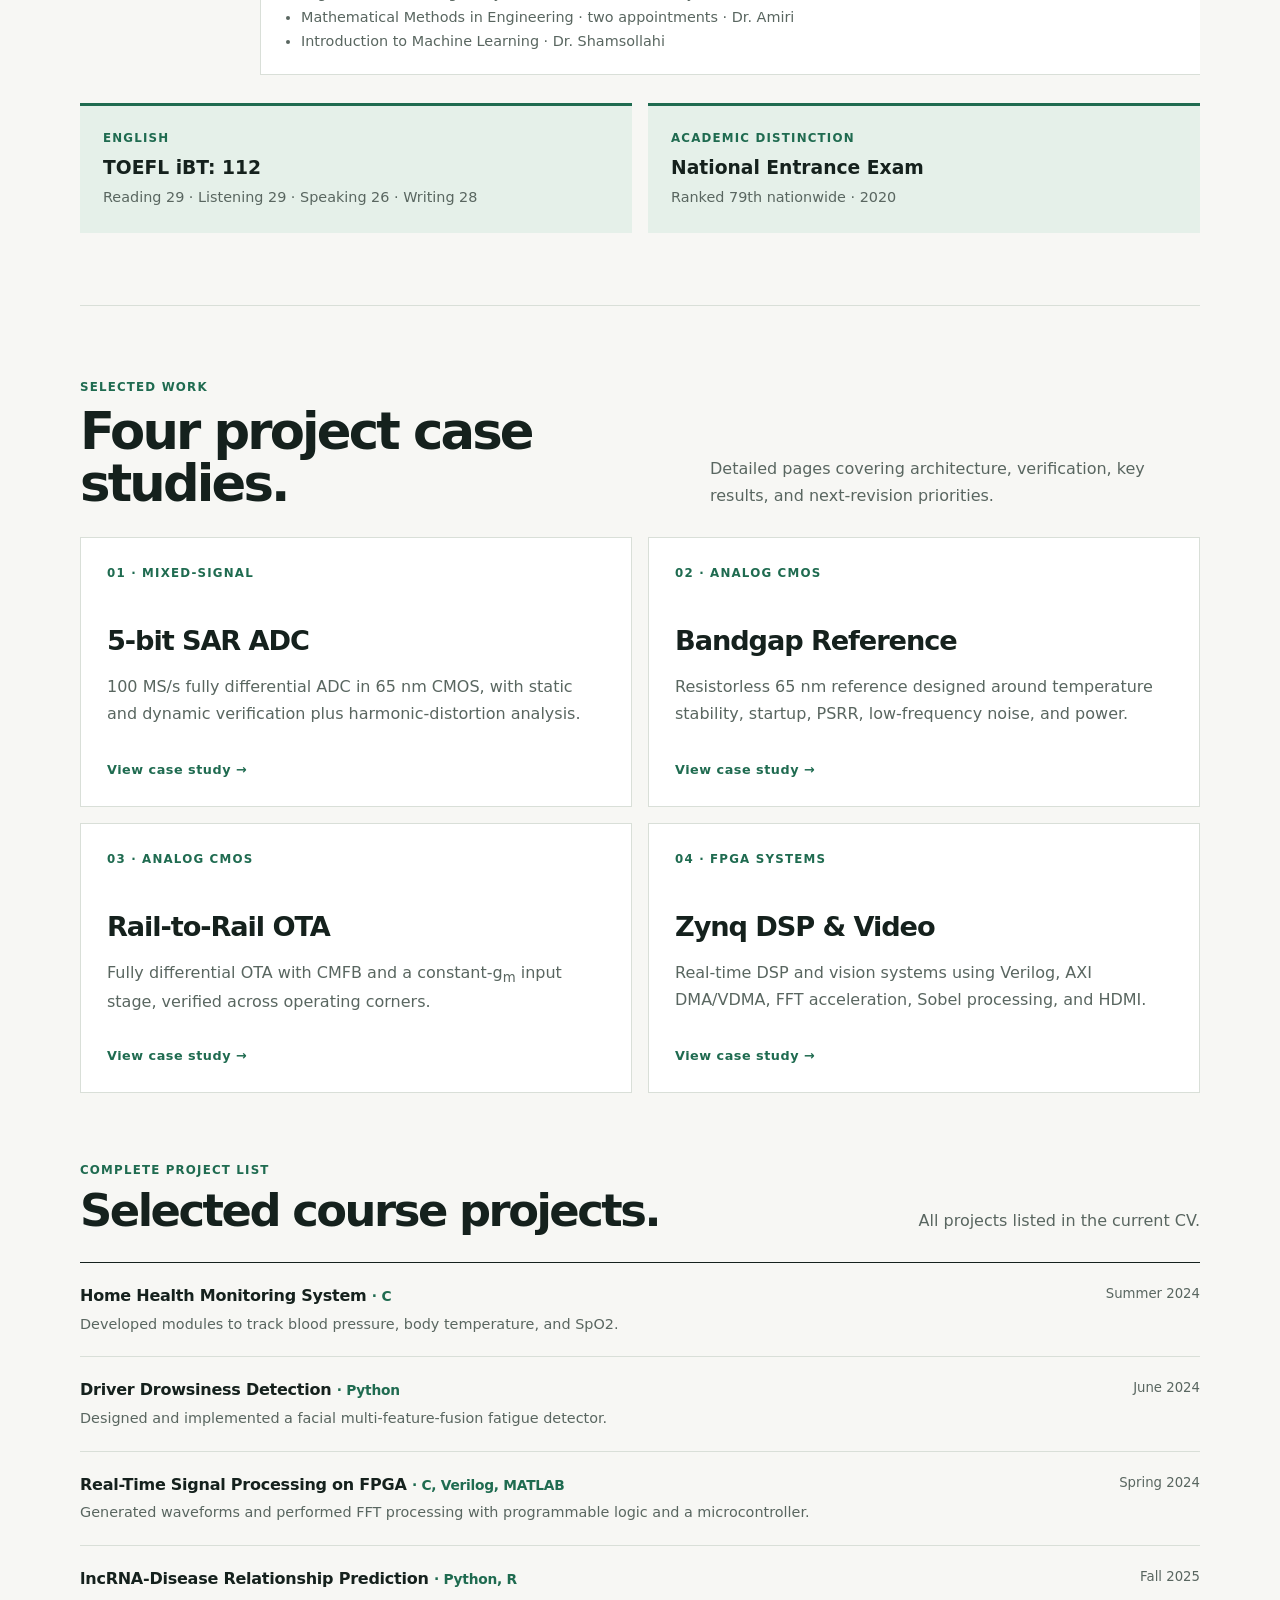
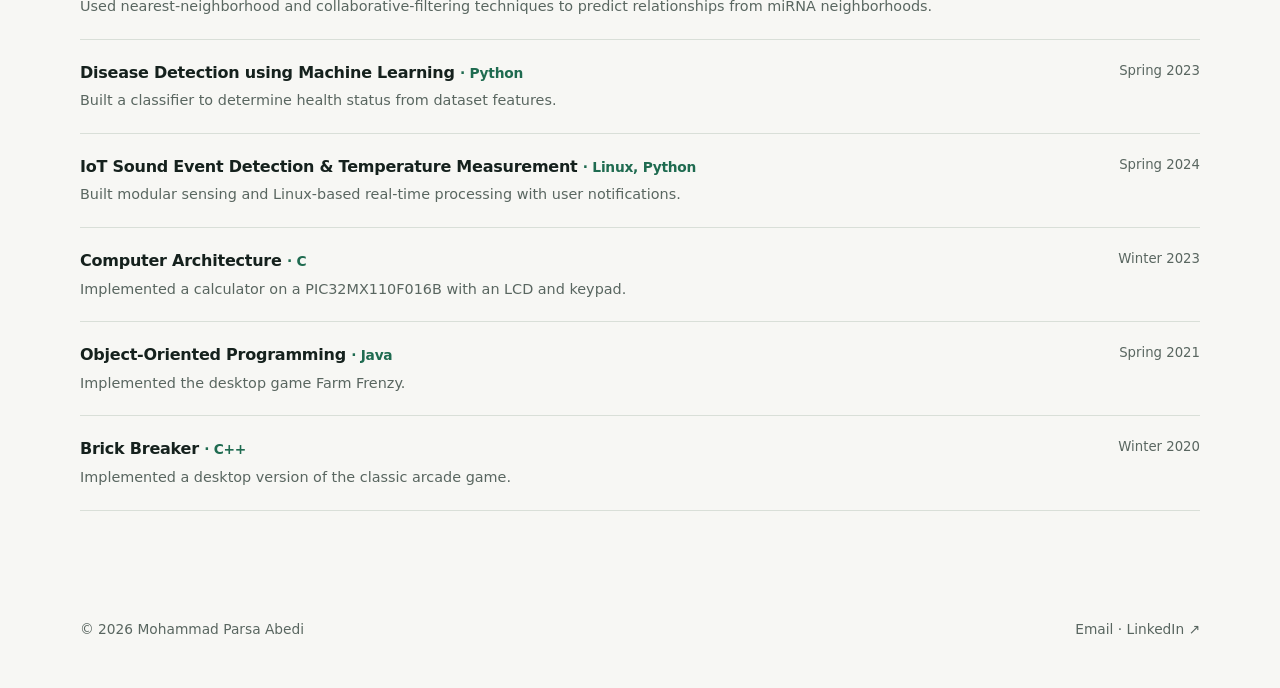
==== commit 5104c753: "Update portfolio resume and projects" ====
--- a/index.html
+++ b/index.html
@@ -1,5 +1,52 @@
 <!doctype html>
-<html lang="en"><head><meta charset="utf-8"><meta name="viewport" content="width=device-width,initial-scale=1"><meta name="description" content="Hardware engineering portfolio of Mohammad Parsa Abedi."><title>Parsa Abedi | Hardware Portfolio</title><link rel="stylesheet" href="styles.css"></head>
-<body><div class="wrap"><nav class="site-nav"><a class="brand" href="#top">Parsa Abedi / Hardware</a><div class="nav-links"><a href="#projects">Projects</a><a href="#background">Background</a><a href="https://github.com/ParsaAbedi">GitHub ↗</a></div></nav><main id="top"><section class="hero"><div><div class="eyebrow">Analog IC · Mixed-signal · FPGA systems</div><h1>Hardware,<br>explained clearly.</h1><p class="lead">I am an Electrical Engineering student at Sharif University of Technology. I design and verify CMOS building blocks and FPGA-based real-time systems, with a focus on the architecture, evidence, and trade-offs behind each result.</p><div class="actions"><a class="button primary" href="#projects">Selected projects</a><a class="button" href="https://github.com/ParsaAbedi">GitHub profile ↗</a></div></div><div><img class="portrait" src="assets/profile-photo.jpg" alt="Portrait of Mohammad Parsa Abedi"><p class="mini-bio">Mohammad Parsa Abedi<br>Tehran, Iran</p></div></section></main></div>
-<div class="wrap"><section id="projects" class="section"><div class="section-head"><div><div class="eyebrow">Selected work</div><h2>Four project case studies.</h2></div><p>Each page states the scope, shows the verification approach, records the key results, and explains what the next revision should improve.</p></div><div class="projects"><a class="project" href="Projects/proj1-sar-adc/"><div class="eyebrow">01 · Mixed-signal</div><h3>5-bit SAR ADC</h3><p>100 MS/s fully differential ADC in 65 nm CMOS, with static and dynamic verification plus harmonic-distortion analysis.</p><span class="tag">View case study →</span></a><a class="project" href="Projects/proj2-bandgap-reference/"><div class="eyebrow">02 · Analog CMOS</div><h3>Bandgap Reference</h3><p>Resistorless 65 nm reference designed around temperature stability, startup, PSRR, low-frequency noise, and power.</p><span class="tag">View case study →</span></a><a class="project" href="Projects/proj3-rail-to-rail-ota/"><div class="eyebrow">03 · Analog CMOS</div><h3>Rail-to-Rail OTA</h3><p>Fully differential OTA with CMFB and a constant-g<sub>m</sub> input stage, verified across operating corners.</p><span class="tag">View case study →</span></a><a class="project" href="Projects/proj4-zynq-fpga-systems/"><div class="eyebrow">04 · FPGA systems</div><h3>Zynq DSP &amp; Video</h3><p>Real-time DSP and vision systems using Verilog, AXI DMA/VDMA, FFT acceleration, Sobel processing, and HDMI.</p><span class="tag">View case study →</span></a></div></section>
-<section id="background" class="section"><div class="section-head"><div><div class="eyebrow">Background</div><h2>Education, communication, and teaching.</h2></div><p>A concise snapshot of the academic work and experience supporting the projects above.</p></div><div class="credentials"><article class="credential"><div class="eyebrow">Education</div><h3>Sharif University of Technology</h3><p>B.Sc. Electrical Engineering<br>2020 - present<br>Last 7 semesters WAM/GPA: 17/20</p></article><article class="credential"><div class="eyebrow">English</div><h3>TOEFL iBT: 112</h3><p>November 2024</p><ul><li>Reading: 29</li><li>Listening: 29</li><li>Speaking: 26</li><li>Writing: 28</li></ul></article><article class="credential"><div class="eyebrow">Experience</div><h3>Teaching Assistant</h3><p>Sharif University of Technology</p><ul><li>Logic Circuits and Digital Systems</li><li>Introduction to Machine Learning</li><li>Mathematical Methods in Engineering</li></ul></article></div></section></div><div class="wrap"><footer class="footer"><span>© 2026 Mohammad Parsa Abedi</span><span>Visual engineering portfolio · <a href="https://github.com/ParsaAbedi">GitHub ↗</a></span></footer></div></body></html>
+<html lang="en">
+<head>
+  <meta charset="utf-8"><meta name="viewport" content="width=device-width,initial-scale=1">
+  <meta name="description" content="Hardware engineering portfolio of Mohammad Parsa Abedi.">
+  <title>Parsa Abedi | Hardware Portfolio</title><link rel="stylesheet" href="styles.css">
+</head>
+<body>
+  <div class="wrap">
+    <nav class="site-nav"><a class="brand" href="#top">Parsa Abedi / Hardware</a><div class="nav-links"><a href="#background">Background</a><a href="#projects">Projects</a><a href="mailto:mo.parsaabedi@gmail.com">Email</a><a href="https://www.linkedin.com/in/parsa-abedi-b35851319/">LinkedIn ↗</a></div></nav>
+    <main id="top"><section class="hero"><div><div class="eyebrow">Analog IC · Mixed-signal · FPGA systems</div><h1>Hardware,<br>explained clearly.</h1><p class="lead">I am an M.Sc. student in IC Design and Electronics at Sharif University of Technology. I design and verify CMOS building blocks and FPGA-based real-time systems, with a focus on the architecture, evidence, and trade-offs behind each result.</p><div class="actions"><a class="button primary" href="#projects">Selected projects</a><a class="button" href="mailto:mo.parsaabedi@gmail.com">mo.parsaabedi@gmail.com</a><a class="button" href="https://www.linkedin.com/in/parsa-abedi-b35851319/">LinkedIn ↗</a></div></div><div><img class="portrait" src="assets/profile-photo.jpg" alt="Portrait of Mohammad Parsa Abedi"><p class="mini-bio">Mohammad Parsa Abedi<br>Tehran, Iran</p></div></section></main>
+  </div>
+  <div class="wrap">
+    <section id="background" class="section">
+      <div class="section-head"><div><div class="eyebrow">Background</div><h2>Education &amp; experience.</h2></div><p>Academic training, research, industry experience, and teaching supporting the engineering work below.</p></div>
+      <div class="resume-block"><div class="resume-label">Education</div><div class="timeline">
+        <article class="timeline-item"><div><h3>Sharif University of Technology</h3><p>M.Sc. in IC Design and Electronics</p></div><time>2025 - present</time></article>
+        <article class="timeline-item"><div><h3>Sharif University of Technology</h3><p>B.Sc. in Electrical Engineering · GPA: 17.1/20</p></div><time>2020 - 2025</time></article>
+        <article class="timeline-item"><div><h3>Allameh Helli High School</h3><p>Diploma in Mathematics and Physics · WAM/GPA: 19.7/20</p></div><time>2018 - 2020</time></article>
+      </div></div>
+      <div class="resume-block"><div class="resume-label">Experience</div><div class="timeline">
+        <article class="timeline-item"><div><h3>Engineer · Nova Tile</h3><p>Developing an AI-based 3D scanning system for tile measurement, combining computer vision and embedded systems.</p></div><time>Jan 2026 - present</time></article>
+        <article class="timeline-item"><div><h3>Software Engineer · NEURO TECH</h3><p>Developed Android software that uses AI to analyze psychological data collected from sensors.</p></div><time>Sep 2025 - Nov 2025</time></article>
+        <article class="timeline-item"><div><h3>Embedded Engineer · ElectroChemtal</h3><p>Developed software to control a three-phase stepper motor.</p></div><time>Jan 2025 - Jul 2025</time></article>
+        <article class="timeline-item"><div><h3>Teaching Assistant · Sharif University of Technology</h3><ul><li>Logic Circuits and Digital Systems · Dr. Mahdi Shabany</li><li>Mathematical Methods in Engineering · two appointments · Dr. Amiri</li><li>Introduction to Machine Learning · Dr. Shamsollahi</li></ul></div><time>Fall &amp; Winter 2023</time></article>
+      </div></div>
+      <div class="credential-strip"><article><div class="eyebrow">English</div><h3>TOEFL iBT: 112</h3><p>Reading 29 · Listening 29 · Speaking 26 · Writing 28</p></article><article><div class="eyebrow">Academic distinction</div><h3>National Entrance Exam</h3><p>Ranked 79th nationwide · 2020</p></article></div>
+    </section>
+    <section id="projects" class="section">
+      <div class="section-head"><div><div class="eyebrow">Selected work</div><h2>Four project case studies.</h2></div><p>Detailed pages covering architecture, verification, key results, and next-revision priorities.</p></div>
+      <div class="projects">
+        <a class="project" href="Projects/proj1-sar-adc/"><div class="eyebrow">01 · Mixed-signal</div><h3>5-bit SAR ADC</h3><p>100 MS/s fully differential ADC in 65 nm CMOS, with static and dynamic verification plus harmonic-distortion analysis.</p><span class="tag">View case study →</span></a>
+        <a class="project" href="Projects/proj2-bandgap-reference/"><div class="eyebrow">02 · Analog CMOS</div><h3>Bandgap Reference</h3><p>Resistorless 65 nm reference designed around temperature stability, startup, PSRR, low-frequency noise, and power.</p><span class="tag">View case study →</span></a>
+        <a class="project" href="Projects/proj3-rail-to-rail-ota/"><div class="eyebrow">03 · Analog CMOS</div><h3>Rail-to-Rail OTA</h3><p>Fully differential OTA with CMFB and a constant-g<sub>m</sub> input stage, verified across operating corners.</p><span class="tag">View case study →</span></a>
+        <a class="project" href="Projects/proj4-zynq-fpga-systems/"><div class="eyebrow">04 · FPGA systems</div><h3>Zynq DSP &amp; Video</h3><p>Real-time DSP and vision systems using Verilog, AXI DMA/VDMA, FFT acceleration, Sobel processing, and HDMI.</p><span class="tag">View case study →</span></a>
+      </div>
+      <div class="course-projects"><div class="section-head compact"><div><div class="eyebrow">Complete project list</div><h2>Selected course projects.</h2></div><p>All projects listed in the current CV.</p></div><div class="project-list">
+        <article><div><h3>Home Health Monitoring System <span>· C</span></h3><p>Developed modules to track blood pressure, body temperature, and SpO2.</p></div><time>Summer 2024</time></article>
+        <article><div><h3>Driver Drowsiness Detection <span>· Python</span></h3><p>Designed and implemented a facial multi-feature-fusion fatigue detector.</p></div><time>June 2024</time></article>
+        <article><div><h3>Real-Time Signal Processing on FPGA <span>· C, Verilog, MATLAB</span></h3><p>Generated waveforms and performed FFT processing with programmable logic and a microcontroller.</p></div><time>Spring 2024</time></article>
+        <article><div><h3>lncRNA-Disease Relationship Prediction <span>· Python, R</span></h3><p>Used nearest-neighborhood and collaborative-filtering techniques to predict relationships from miRNA neighborhoods.</p></div><time>Fall 2025</time></article>
+        <article><div><h3>Disease Detection using Machine Learning <span>· Python</span></h3><p>Built a classifier to determine health status from dataset features.</p></div><time>Spring 2023</time></article>
+        <article><div><h3>IoT Sound Event Detection &amp; Temperature Measurement <span>· Linux, Python</span></h3><p>Built modular sensing and Linux-based real-time processing with user notifications.</p></div><time>Spring 2024</time></article>
+        <article><div><h3>Computer Architecture <span>· C</span></h3><p>Implemented a calculator on a PIC32MX110F016B with an LCD and keypad.</p></div><time>Winter 2023</time></article>
+        <article><div><h3>Object-Oriented Programming <span>· Java</span></h3><p>Implemented the desktop game Farm Frenzy.</p></div><time>Spring 2021</time></article>
+        <article><div><h3>Brick Breaker <span>· C++</span></h3><p>Implemented a desktop version of the classic arcade game.</p></div><time>Winter 2020</time></article>
+      </div></div>
+    </section>
+  </div>
+  <div class="wrap"><footer class="footer"><span>© 2026 Mohammad Parsa Abedi</span><span><a href="mailto:mo.parsaabedi@gmail.com">Email</a> · <a href="https://www.linkedin.com/in/parsa-abedi-b35851319/">LinkedIn ↗</a></span></footer></div>
+</body>
+</html>
--- a/styles.css
+++ b/styles.css
@@ -0,0 +1,20 @@
+:root{--paper:#f7f7f4;--ink:#15211d;--muted:#596660;--line:#d9dfd8;--green:#1f6b50;--green-pale:#e5f0e9;--orange:#bb5a25;--white:#fff}
+*{box-sizing:border-box}html{scroll-behavior:smooth}body{margin:0;background:var(--paper);color:var(--ink);font:16px/1.65 Inter,ui-sans-serif,system-ui,-apple-system,BlinkMacSystemFont,"Segoe UI",sans-serif}a{color:inherit;text-decoration:none}.wrap{width:min(1120px,calc(100% - 40px));margin:auto}.site-nav{padding:24px 0;display:flex;justify-content:space-between;gap:20px;border-bottom:1px solid var(--line);font-size:.88rem}.brand,.eyebrow{font-weight:800;letter-spacing:.1em;text-transform:uppercase}.eyebrow{font-size:.74rem;color:var(--green)}.nav-links{display:flex;gap:18px;color:var(--muted)}.nav-links a:hover,.back:hover{color:var(--green)}.hero{padding:76px 0 82px;display:grid;grid-template-columns:1.18fr .82fr;gap:56px;align-items:center}.hero h1{font-size:clamp(3rem,6.2vw,5.9rem);line-height:.95;letter-spacing:-.065em;margin:15px 0 22px}.lead{color:var(--muted);font-size:1.14rem;max-width:650px}.actions{display:flex;flex-wrap:wrap;gap:10px;margin-top:28px}.button{border:1px solid var(--ink);padding:10px 16px;border-radius:4px;font-weight:700;font-size:.88rem}.button.primary{background:var(--ink);color:var(--white)}.portrait{display:block;width:min(340px,100%);aspect-ratio:1;object-fit:cover;border-radius:50%;margin:0 auto;border:14px solid var(--white);box-shadow:0 14px 35px #15211d1a}.mini-bio{margin-top:18px;text-align:center;color:var(--muted);font-size:.9rem}.section{padding:72px 0;border-top:1px solid var(--line)}.section-head{display:flex;justify-content:space-between;gap:28px;align-items:end;margin-bottom:28px}.section-head p{margin:0;color:var(--muted);max-width:490px}.section h2{font-size:clamp(2rem,4vw,3.4rem);line-height:1;letter-spacing:-.055em;margin:9px 0 0}.projects{display:grid;grid-template-columns:repeat(2,1fr);gap:16px}.project{display:flex;flex-direction:column;min-height:270px;padding:26px;border:1px solid var(--line);background:var(--white);transition:.2s}.project:hover{border-color:var(--green);transform:translateY(-3px)}.project h3{font-size:1.7rem;letter-spacing:-.04em;margin:36px 0 10px}.project p{color:var(--muted);margin:0}.project .tag{margin-top:auto;padding-top:25px;color:var(--green);font-weight:800;font-size:.8rem;letter-spacing:.04em}.credentials{display:grid;grid-template-columns:1.1fr 1fr 1fr;gap:16px}.credential{padding:25px;background:var(--white);border:1px solid var(--line)}.credential h3{margin:5px 0 10px;font-size:1.08rem}.credential p,.credential li{color:var(--muted);font-size:.94rem}.credential ul{padding-left:18px;margin:0}.footer{padding:35px 0 48px;color:var(--muted);font-size:.86rem;display:flex;justify-content:space-between;gap:15px}
+.case-hero{padding:58px 0 66px;display:grid;grid-template-columns:1.1fr .9fr;gap:45px;align-items:end}.case-hero h1{font-size:clamp(3.1rem,6.4vw,5.9rem);line-height:.94;letter-spacing:-.065em;margin:16px 0 22px}.scope{border-left:3px solid var(--orange);padding:11px 15px;background:#fff6f0;color:#5f412f;font-size:.92rem}.metric-grid{display:grid;grid-template-columns:1fr 1fr;gap:10px}.metric{background:var(--white);border:1px solid var(--line);padding:16px}.metric b{display:block;font-size:1.45rem;letter-spacing:-.04em}.metric span{font-size:.78rem;color:var(--muted)}.case-section{padding:65px 0;border-top:1px solid var(--line)}.case-grid{display:grid;grid-template-columns:.85fr 1.15fr;gap:55px}.case-section h2{font-size:clamp(2rem,4vw,3.3rem);line-height:1;letter-spacing:-.05em;margin:9px 0 18px}.case-section p{color:var(--muted)}.figure{background:var(--white);border:1px solid var(--line);padding:12px}.figure img{display:block;width:100%;height:auto}.caption{font-size:.83rem;color:var(--muted);margin:10px 0 0}.placeholder{display:grid;place-items:center;min-height:270px;border:1px dashed #9ba8a0;background:var(--green-pale);text-align:center;padding:20px}.placeholder img{width:100%;height:100%;object-fit:cover;opacity:.25}.placeholder span{position:absolute;font-weight:800;color:var(--green);font-size:.82rem;letter-spacing:.08em}.placeholder{position:relative}.results{width:100%;border-collapse:collapse;background:var(--white);border:1px solid var(--line);font-size:.94rem}.results th,.results td{padding:12px;text-align:left;border-bottom:1px solid var(--line)}.results th{font-size:.75rem;color:var(--muted);letter-spacing:.08em;text-transform:uppercase}.results tr:last-child td{border:0}.status{color:var(--green);font-weight:800}.lesson{padding:27px;background:var(--green-pale);border-left:3px solid var(--green)}.lesson p{color:#355143;margin:0}.next{display:grid;grid-template-columns:repeat(3,1fr);gap:15px}.next div{padding:20px;background:var(--white);border-top:3px solid var(--green)}.next h3{margin:0 0 8px;font-size:1.1rem}.next p{font-size:.9rem;margin:0}.back{display:inline-block;padding:23px 0;color:var(--muted);font-weight:700;font-size:.9rem}
+@media(max-width:760px){.site-nav{padding:18px 0}.nav-links{gap:12px}.hero,.case-hero,.case-grid{grid-template-columns:1fr;gap:30px;padding:48px 0}.hero h1,.case-hero h1{font-size:3.2rem}.portrait{width:230px}.projects,.credentials,.next{grid-template-columns:1fr}.section,.case-section{padding:52px 0}.section-head,.footer{align-items:flex-start;flex-direction:column}.metric-grid{grid-template-columns:repeat(4,1fr)}.metric{padding:11px}.metric b{font-size:1.08rem}.metric span{font-size:.68rem}}@media(max-width:480px){.nav-links{display:none}.metric-grid{grid-template-columns:1fr 1fr}.wrap{width:min(100% - 28px,1120px)}}
+
+.resume-block{display:grid;grid-template-columns:180px 1fr;border-top:1px solid var(--ink)}
+.resume-label{padding:20px 0;font-size:.78rem;font-weight:800;letter-spacing:.1em;text-transform:uppercase;color:var(--green)}
+.timeline{border-left:1px solid var(--line)}
+.timeline-item,.project-list article{display:grid;grid-template-columns:1fr auto;gap:28px;padding:20px 22px;border-bottom:1px solid var(--line);background:var(--white)}
+.timeline-item h3,.project-list h3{font-size:1rem;margin:0 0 3px;letter-spacing:-.015em}
+.timeline-item p,.timeline-item li,.project-list p{color:var(--muted);font-size:.9rem;margin:0}
+.timeline-item ul{margin:7px 0 0;padding-left:18px}
+.timeline-item time,.project-list time{white-space:nowrap;color:var(--muted);font-size:.83rem}
+.credential-strip{display:grid;grid-template-columns:1fr 1fr;gap:16px;margin-top:28px}
+.credential-strip article{padding:23px;background:var(--green-pale);border-top:3px solid var(--green)}
+.credential-strip h3{margin:5px 0 2px}.credential-strip p{margin:0;color:var(--muted);font-size:.9rem}
+.course-projects{margin-top:68px}.section-head.compact{align-items:end}.section-head.compact h2{font-size:clamp(1.8rem,3.5vw,2.8rem)}
+.project-list{border-top:1px solid var(--ink)}.project-list article{padding-left:0;padding-right:0;background:transparent}
+.project-list h3 span{color:var(--green);font-weight:600;font-size:.86rem}
+@media(max-width:760px){.credential-strip{grid-template-columns:1fr}.resume-block{grid-template-columns:1fr}.resume-label{padding:15px 0 8px}.timeline{border-left:0}.timeline-item,.project-list article{grid-template-columns:1fr;gap:5px;padding:18px}.project-list article{padding-left:0;padding-right:0}}
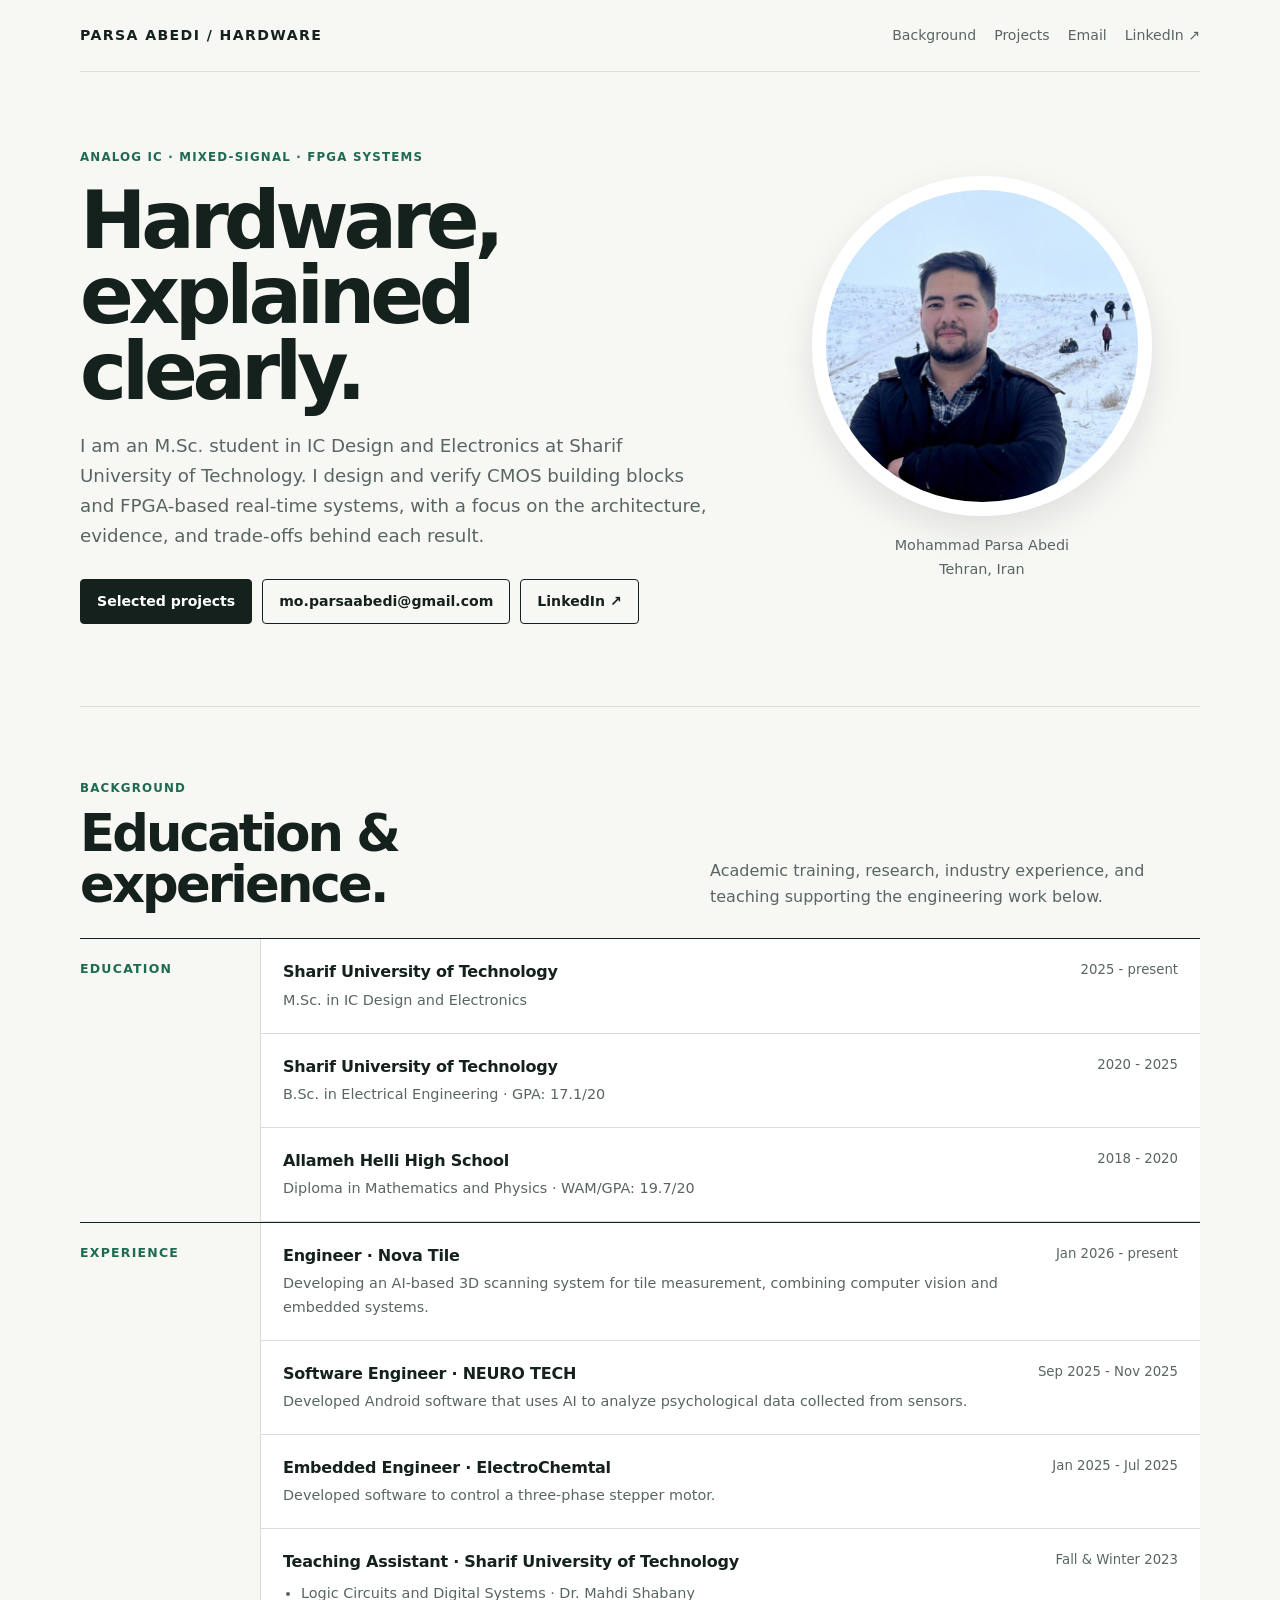
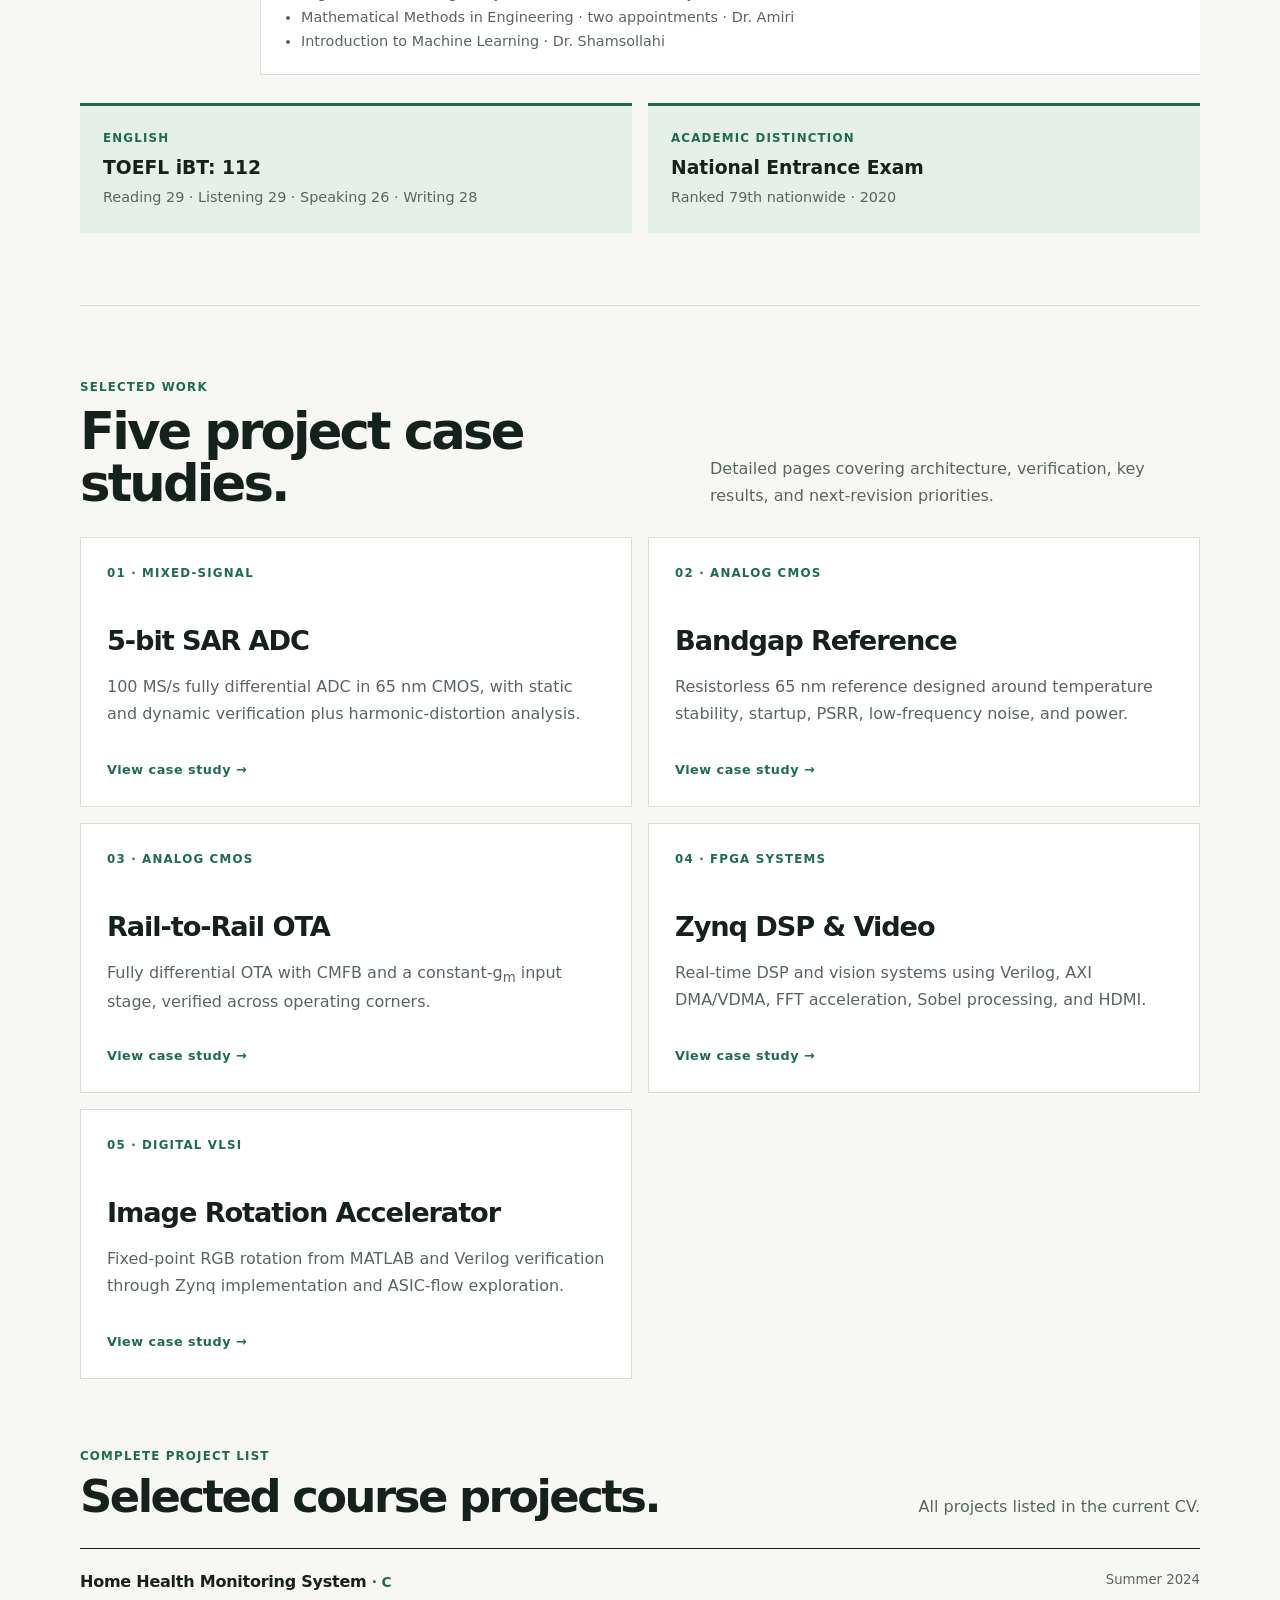
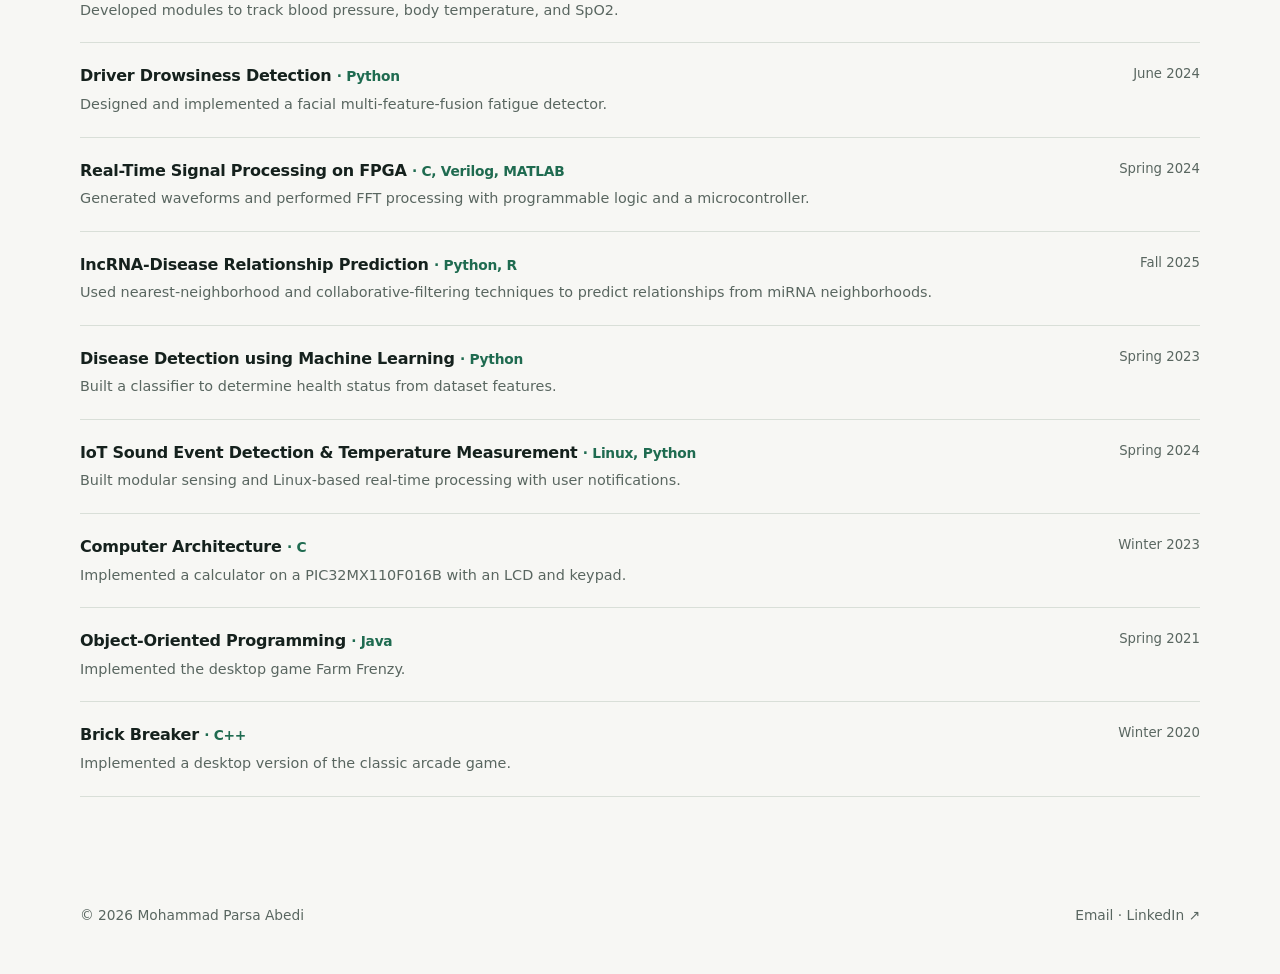
==== commit bbda8240: "Add VLSI image rotation case study" ====
--- a/index.html
+++ b/index.html
@@ -27,12 +27,13 @@
       <div class="credential-strip"><article><div class="eyebrow">English</div><h3>TOEFL iBT: 112</h3><p>Reading 29 · Listening 29 · Speaking 26 · Writing 28</p></article><article><div class="eyebrow">Academic distinction</div><h3>National Entrance Exam</h3><p>Ranked 79th nationwide · 2020</p></article></div>
     </section>
     <section id="projects" class="section">
-      <div class="section-head"><div><div class="eyebrow">Selected work</div><h2>Four project case studies.</h2></div><p>Detailed pages covering architecture, verification, key results, and next-revision priorities.</p></div>
+      <div class="section-head"><div><div class="eyebrow">Selected work</div><h2>Five project case studies.</h2></div><p>Detailed pages covering architecture, verification, key results, and next-revision priorities.</p></div>
       <div class="projects">
         <a class="project" href="Projects/proj1-sar-adc/"><div class="eyebrow">01 · Mixed-signal</div><h3>5-bit SAR ADC</h3><p>100 MS/s fully differential ADC in 65 nm CMOS, with static and dynamic verification plus harmonic-distortion analysis.</p><span class="tag">View case study →</span></a>
         <a class="project" href="Projects/proj2-bandgap-reference/"><div class="eyebrow">02 · Analog CMOS</div><h3>Bandgap Reference</h3><p>Resistorless 65 nm reference designed around temperature stability, startup, PSRR, low-frequency noise, and power.</p><span class="tag">View case study →</span></a>
         <a class="project" href="Projects/proj3-rail-to-rail-ota/"><div class="eyebrow">03 · Analog CMOS</div><h3>Rail-to-Rail OTA</h3><p>Fully differential OTA with CMFB and a constant-g<sub>m</sub> input stage, verified across operating corners.</p><span class="tag">View case study →</span></a>
         <a class="project" href="Projects/proj4-zynq-fpga-systems/"><div class="eyebrow">04 · FPGA systems</div><h3>Zynq DSP &amp; Video</h3><p>Real-time DSP and vision systems using Verilog, AXI DMA/VDMA, FFT acceleration, Sobel processing, and HDMI.</p><span class="tag">View case study →</span></a>
+        <a class="project" href="Projects/proj5-vlsi-image-rotation/"><div class="eyebrow">05 · Digital VLSI</div><h3>Image Rotation Accelerator</h3><p>Fixed-point RGB rotation from MATLAB and Verilog verification through Zynq implementation and ASIC-flow exploration.</p><span class="tag">View case study →</span></a>
       </div>
       <div class="course-projects"><div class="section-head compact"><div><div class="eyebrow">Complete project list</div><h2>Selected course projects.</h2></div><p>All projects listed in the current CV.</p></div><div class="project-list">
         <article><div><h3>Home Health Monitoring System <span>· C</span></h3><p>Developed modules to track blood pressure, body temperature, and SpO2.</p></div><time>Summer 2024</time></article>
--- a/styles.css
+++ b/styles.css
@@ -18,3 +18,6 @@
 .project-list{border-top:1px solid var(--ink)}.project-list article{padding-left:0;padding-right:0;background:transparent}
 .project-list h3 span{color:var(--green);font-weight:600;font-size:.86rem}
 @media(max-width:760px){.credential-strip{grid-template-columns:1fr}.resume-block{grid-template-columns:1fr}.resume-label{padding:15px 0 8px}.timeline{border-left:0}.timeline-item,.project-list article{grid-template-columns:1fr;gap:5px;padding:18px}.project-list article{padding-left:0;padding-right:0}}
+
+.arch-flow{display:flex;align-items:stretch;gap:8px;flex-wrap:wrap}.arch-flow div{flex:1 1 135px;min-height:105px;padding:17px;background:var(--white);border-top:3px solid var(--green);display:flex;flex-direction:column;justify-content:center}.arch-flow b{font-size:.95rem}.arch-flow span{font-size:.78rem;color:var(--muted)}.arch-flow i{align-self:center;color:var(--green);font-style:normal;font-weight:800}.phase-grid{margin-top:28px}.evidence-grid{display:grid;grid-template-columns:1fr 1fr;gap:16px;margin-top:30px}.evidence-grid .figure{display:flex;flex-direction:column}.evidence-grid img{aspect-ratio:16/9;object-fit:contain;background:#fff}.evidence-grid .caption{margin-top:auto;padding-top:10px}
+@media(max-width:760px){.evidence-grid{grid-template-columns:1fr}.arch-flow{flex-direction:column}.arch-flow i{transform:rotate(90deg)}.arch-flow div{min-height:86px}}
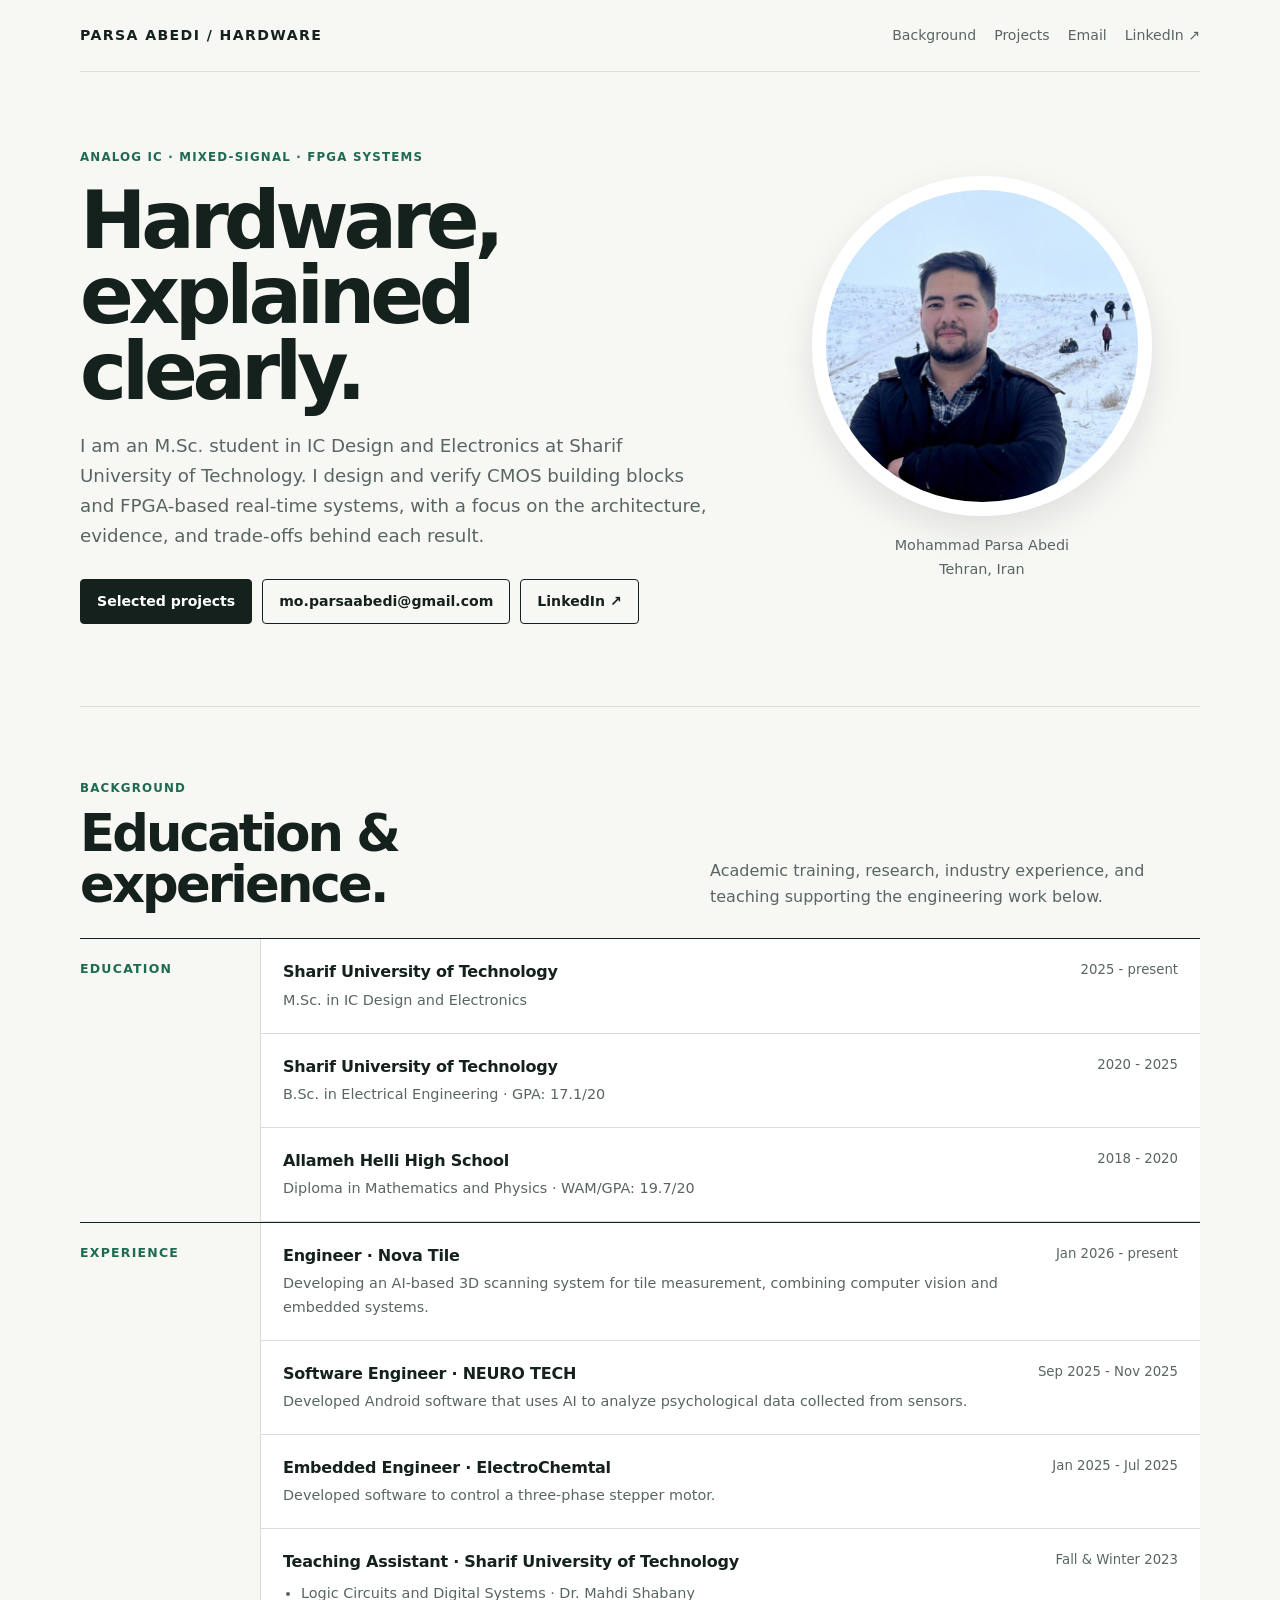
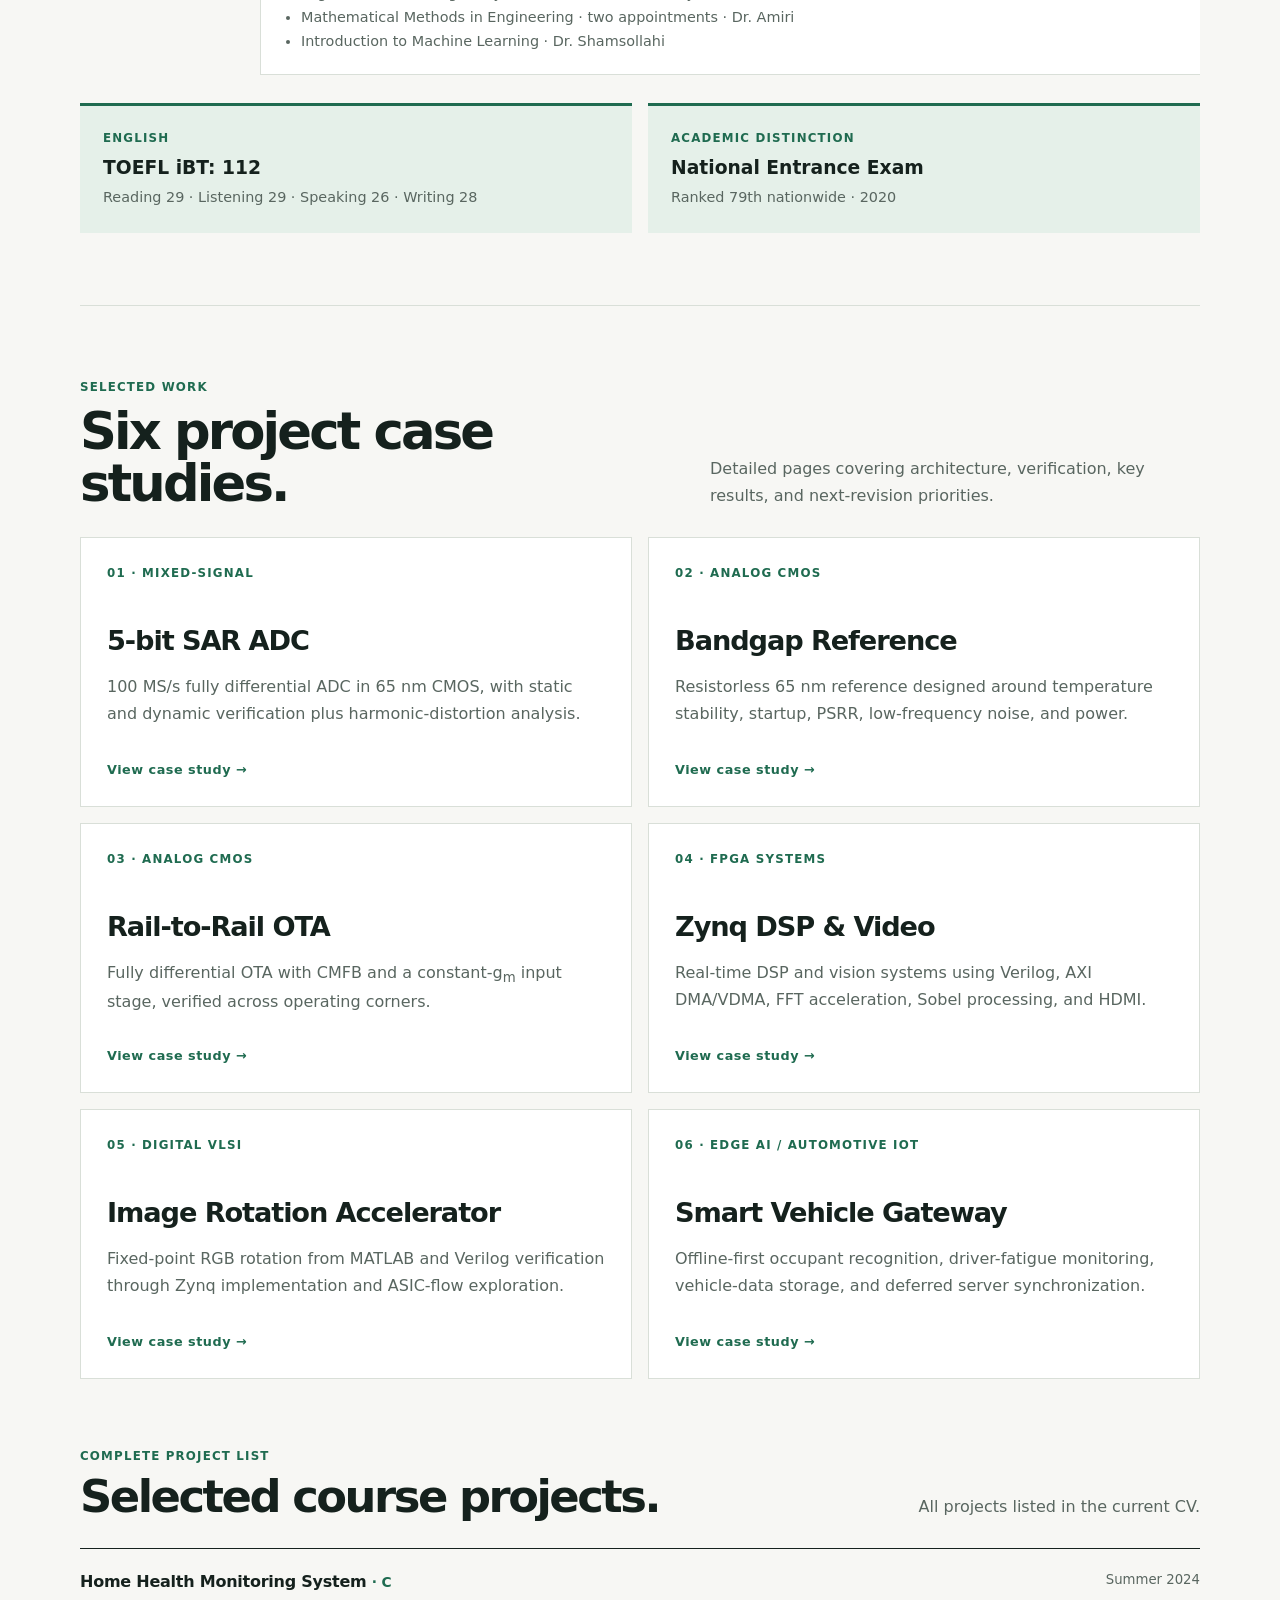
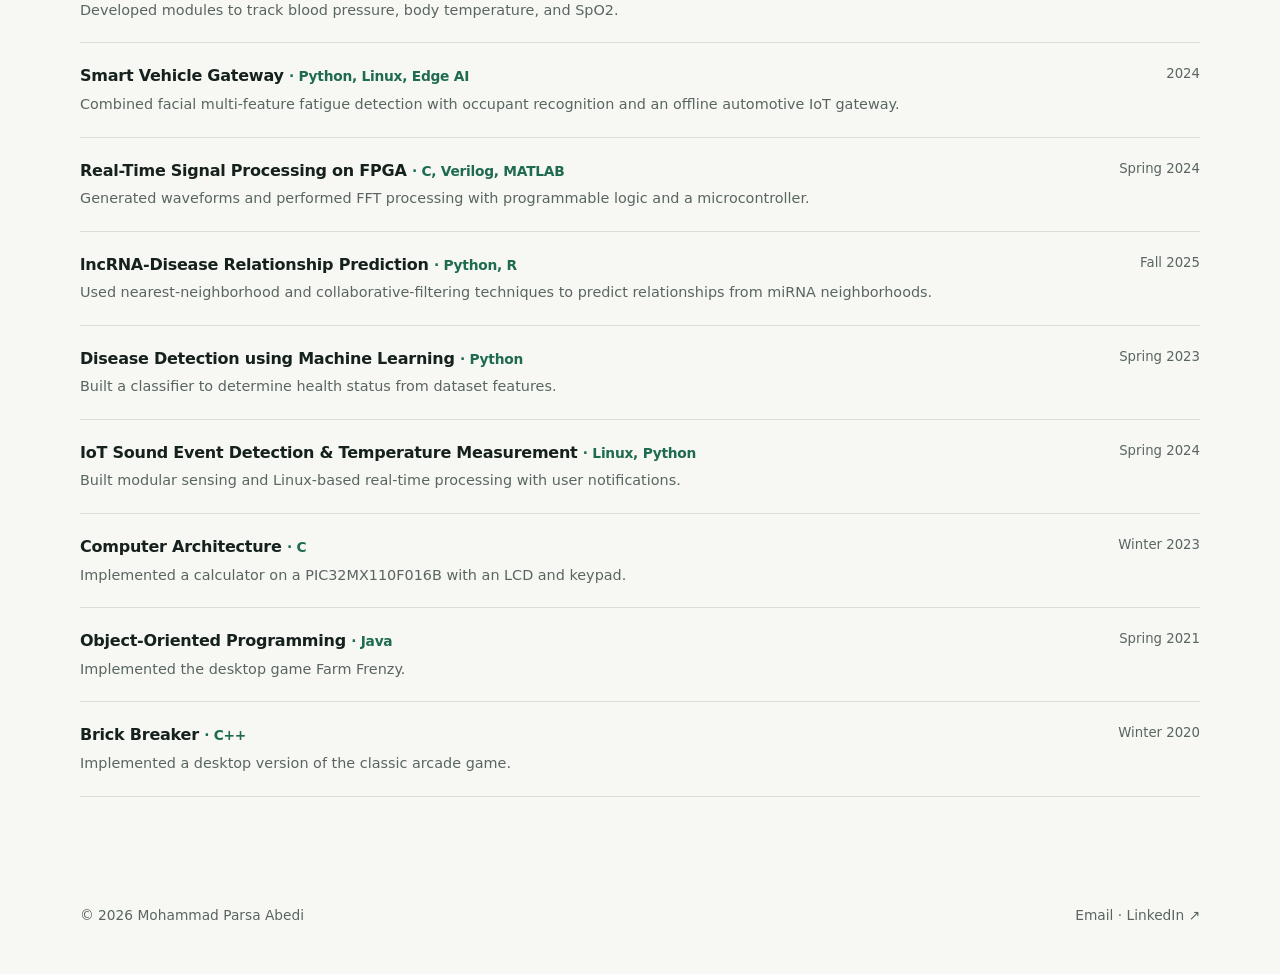
==== commit 36bd3eab: "Add smart vehicle gateway case study" ====
--- a/index.html
+++ b/index.html
@@ -27,17 +27,18 @@
       <div class="credential-strip"><article><div class="eyebrow">English</div><h3>TOEFL iBT: 112</h3><p>Reading 29 · Listening 29 · Speaking 26 · Writing 28</p></article><article><div class="eyebrow">Academic distinction</div><h3>National Entrance Exam</h3><p>Ranked 79th nationwide · 2020</p></article></div>
     </section>
     <section id="projects" class="section">
-      <div class="section-head"><div><div class="eyebrow">Selected work</div><h2>Five project case studies.</h2></div><p>Detailed pages covering architecture, verification, key results, and next-revision priorities.</p></div>
+      <div class="section-head"><div><div class="eyebrow">Selected work</div><h2>Six project case studies.</h2></div><p>Detailed pages covering architecture, verification, key results, and next-revision priorities.</p></div>
       <div class="projects">
         <a class="project" href="Projects/proj1-sar-adc/"><div class="eyebrow">01 · Mixed-signal</div><h3>5-bit SAR ADC</h3><p>100 MS/s fully differential ADC in 65 nm CMOS, with static and dynamic verification plus harmonic-distortion analysis.</p><span class="tag">View case study →</span></a>
         <a class="project" href="Projects/proj2-bandgap-reference/"><div class="eyebrow">02 · Analog CMOS</div><h3>Bandgap Reference</h3><p>Resistorless 65 nm reference designed around temperature stability, startup, PSRR, low-frequency noise, and power.</p><span class="tag">View case study →</span></a>
         <a class="project" href="Projects/proj3-rail-to-rail-ota/"><div class="eyebrow">03 · Analog CMOS</div><h3>Rail-to-Rail OTA</h3><p>Fully differential OTA with CMFB and a constant-g<sub>m</sub> input stage, verified across operating corners.</p><span class="tag">View case study →</span></a>
         <a class="project" href="Projects/proj4-zynq-fpga-systems/"><div class="eyebrow">04 · FPGA systems</div><h3>Zynq DSP &amp; Video</h3><p>Real-time DSP and vision systems using Verilog, AXI DMA/VDMA, FFT acceleration, Sobel processing, and HDMI.</p><span class="tag">View case study →</span></a>
         <a class="project" href="Projects/proj5-vlsi-image-rotation/"><div class="eyebrow">05 · Digital VLSI</div><h3>Image Rotation Accelerator</h3><p>Fixed-point RGB rotation from MATLAB and Verilog verification through Zynq implementation and ASIC-flow exploration.</p><span class="tag">View case study →</span></a>
+        <a class="project" href="Projects/proj6-smart-vehicle-gateway/"><div class="eyebrow">06 · Edge AI / Automotive IoT</div><h3>Smart Vehicle Gateway</h3><p>Offline-first occupant recognition, driver-fatigue monitoring, vehicle-data storage, and deferred server synchronization.</p><span class="tag">View case study →</span></a>
       </div>
       <div class="course-projects"><div class="section-head compact"><div><div class="eyebrow">Complete project list</div><h2>Selected course projects.</h2></div><p>All projects listed in the current CV.</p></div><div class="project-list">
         <article><div><h3>Home Health Monitoring System <span>· C</span></h3><p>Developed modules to track blood pressure, body temperature, and SpO2.</p></div><time>Summer 2024</time></article>
-        <article><div><h3>Driver Drowsiness Detection <span>· Python</span></h3><p>Designed and implemented a facial multi-feature-fusion fatigue detector.</p></div><time>June 2024</time></article>
+        <article><div><h3>Smart Vehicle Gateway <span>· Python, Linux, Edge AI</span></h3><p>Combined facial multi-feature fatigue detection with occupant recognition and an offline automotive IoT gateway.</p></div><time>2024</time></article>
         <article><div><h3>Real-Time Signal Processing on FPGA <span>· C, Verilog, MATLAB</span></h3><p>Generated waveforms and performed FFT processing with programmable logic and a microcontroller.</p></div><time>Spring 2024</time></article>
         <article><div><h3>lncRNA-Disease Relationship Prediction <span>· Python, R</span></h3><p>Used nearest-neighborhood and collaborative-filtering techniques to predict relationships from miRNA neighborhoods.</p></div><time>Fall 2025</time></article>
         <article><div><h3>Disease Detection using Machine Learning <span>· Python</span></h3><p>Built a classifier to determine health status from dataset features.</p></div><time>Spring 2023</time></article>
--- a/styles.css
+++ b/styles.css
@@ -21,3 +21,8 @@
 
 .arch-flow{display:flex;align-items:stretch;gap:8px;flex-wrap:wrap}.arch-flow div{flex:1 1 135px;min-height:105px;padding:17px;background:var(--white);border-top:3px solid var(--green);display:flex;flex-direction:column;justify-content:center}.arch-flow b{font-size:.95rem}.arch-flow span{font-size:.78rem;color:var(--muted)}.arch-flow i{align-self:center;color:var(--green);font-style:normal;font-weight:800}.phase-grid{margin-top:28px}.evidence-grid{display:grid;grid-template-columns:1fr 1fr;gap:16px;margin-top:30px}.evidence-grid .figure{display:flex;flex-direction:column}.evidence-grid img{aspect-ratio:16/9;object-fit:contain;background:#fff}.evidence-grid .caption{margin-top:auto;padding-top:10px}
 @media(max-width:760px){.evidence-grid{grid-template-columns:1fr}.arch-flow{flex-direction:column}.arch-flow i{transform:rotate(90deg)}.arch-flow div{min-height:86px}}
+.detail-block{margin-top:42px}.detail-block code{font:600 .88em ui-monospace,SFMono-Regular,Consolas,monospace;color:var(--green);background:#eaf2ed;padding:2px 5px}.report-shot a{display:block;background:#fff;border:1px solid var(--line);overflow:hidden}.report-shot img{display:block;width:100%;aspect-ratio:4/3;object-fit:contain;transition:transform .25s ease}.report-shot a:hover img{transform:scale(1.015)}
+
+.smart-hero{align-items:center}.system-map{display:grid;grid-template-columns:1fr auto 1fr auto 1.35fr auto 1fr;align-items:stretch;gap:10px;margin-top:38px}.system-map>div,.signal-rail>div{padding:18px;background:var(--white);border:1px solid var(--line)}.system-map>i,.signal-rail>i{align-self:center;color:var(--green);font-style:normal;font-weight:900}.system-map span,.system-map small,.signal-rail span{display:block}.system-map span{color:var(--green);font-size:.7rem;font-weight:800;letter-spacing:.08em;text-transform:uppercase}.system-map small,.signal-rail span{color:var(--muted);font-size:.78rem}.system-branches{display:grid;gap:8px;background:transparent!important;border:0!important;padding:0!important}.system-branches div{padding:14px;background:var(--green-pale);border-left:3px solid var(--green)}.signal-rail{display:grid;grid-template-columns:1fr auto 1fr auto 1fr;gap:10px;margin-top:10px}.signal-rail div{border-top:3px solid var(--orange)}.pipeline-list{display:grid;gap:10px}.pipeline-list article{display:grid;grid-template-columns:120px 1fr;gap:14px;padding:15px 18px;background:var(--white);border-left:3px solid var(--green)}.pipeline-list span{color:var(--muted);font-size:.88rem}.image-pair img{aspect-ratio:4/3;object-fit:cover}.result-band{display:grid;grid-template-columns:.75fr 1.25fr;gap:30px;align-items:center;margin-top:16px;padding:24px;background:var(--ink);color:var(--white)}.result-band div{display:flex;align-items:center;gap:18px}.result-band strong{font-size:2.8rem;letter-spacing:-.06em;color:#9bd3b8}.result-band span{font-size:.82rem;line-height:1.4}.result-band p{margin:0;color:#ced7d2}.reliability-grid{display:grid;grid-template-columns:1fr 1fr;gap:10px}.reliability-grid article{padding:17px;background:var(--white);border-top:3px solid var(--green)}.reliability-grid p{font-size:.86rem;margin:5px 0 0}.feature-plot img{aspect-ratio:16/9!important}.test-summary{padding:26px;background:var(--green-pale);border:1px solid var(--line)}.test-summary h3{font-size:1.7rem;margin:7px 0 10px}.test-summary ul{padding-left:19px;color:#355143}.test-summary small{color:var(--muted)}
+@media(max-width:900px){.system-map{grid-template-columns:1fr}.system-map>i,.signal-rail>i{transform:rotate(90deg);justify-self:center}.signal-rail{grid-template-columns:1fr}.result-band{grid-template-columns:1fr}}
+@media(max-width:760px){.pipeline-list article{grid-template-columns:1fr;gap:3px}.reliability-grid{grid-template-columns:1fr}.result-band div{align-items:flex-start;flex-direction:column;gap:0}}
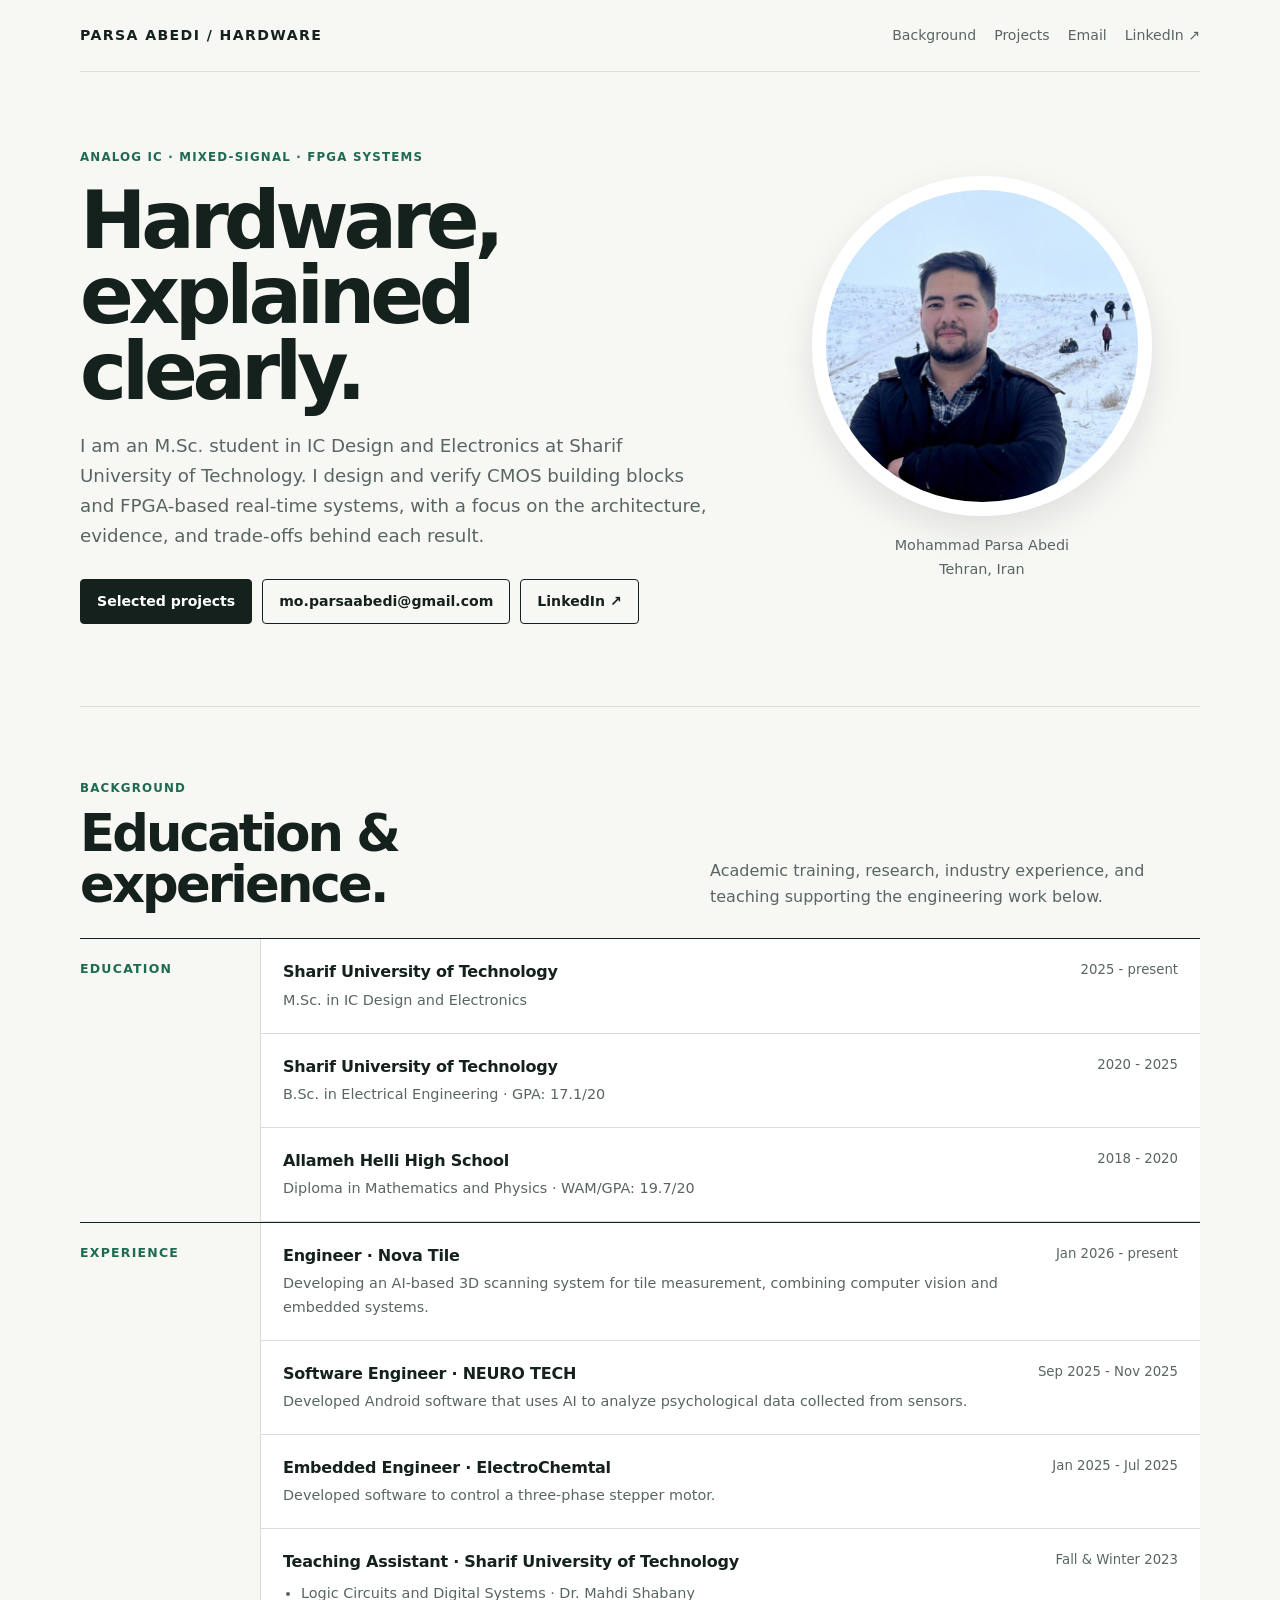
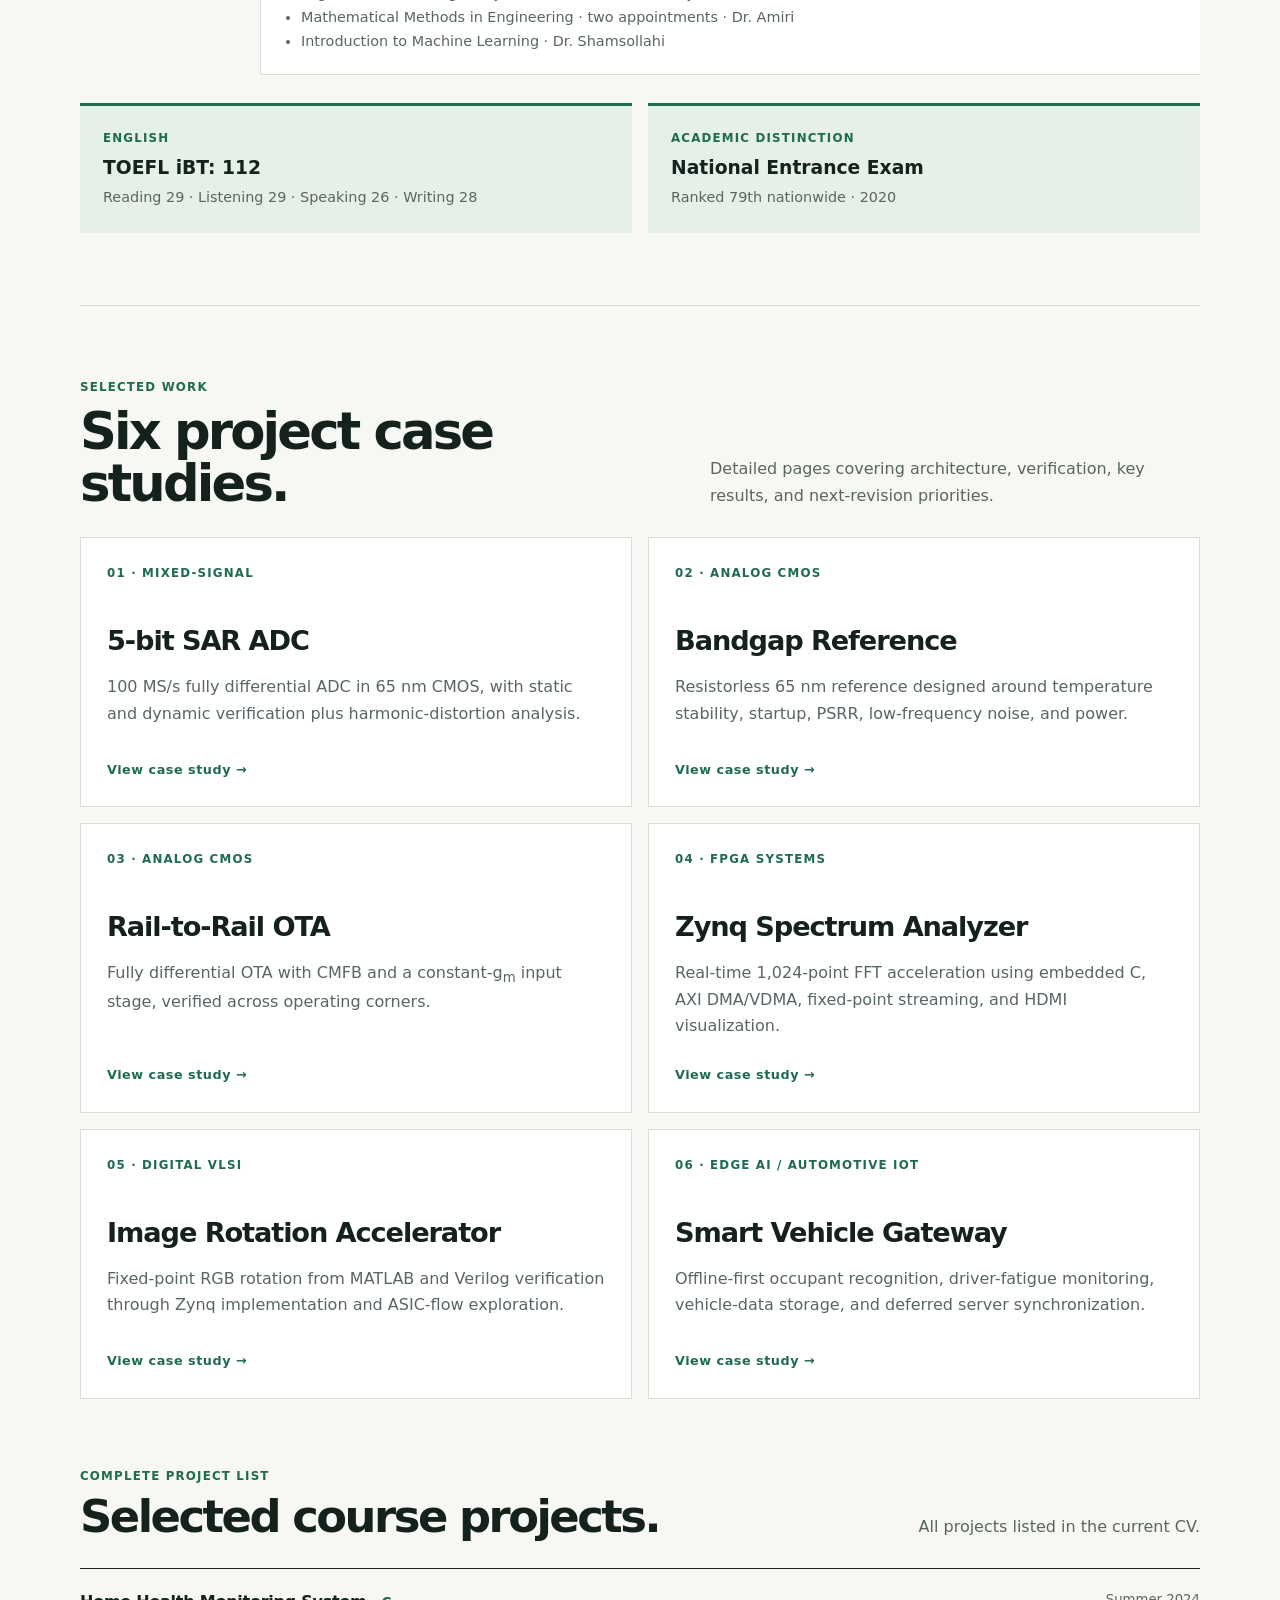
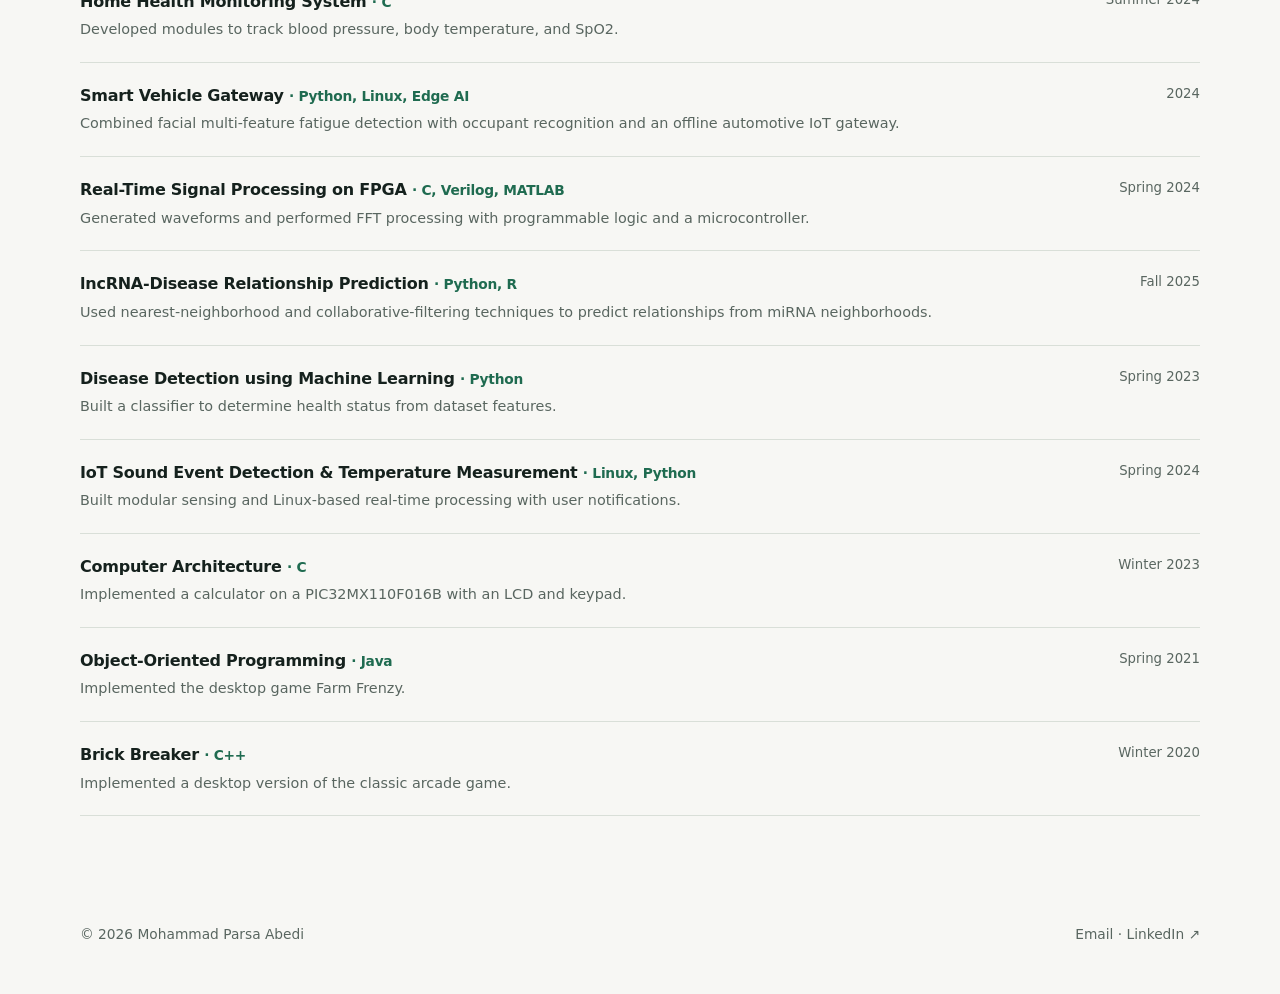
==== commit 6500ea8e: "Expand Zynq FPGA spectrum analyzer case study" ====
--- a/index.html
+++ b/index.html
@@ -32,7 +32,7 @@
         <a class="project" href="Projects/proj1-sar-adc/"><div class="eyebrow">01 · Mixed-signal</div><h3>5-bit SAR ADC</h3><p>100 MS/s fully differential ADC in 65 nm CMOS, with static and dynamic verification plus harmonic-distortion analysis.</p><span class="tag">View case study →</span></a>
         <a class="project" href="Projects/proj2-bandgap-reference/"><div class="eyebrow">02 · Analog CMOS</div><h3>Bandgap Reference</h3><p>Resistorless 65 nm reference designed around temperature stability, startup, PSRR, low-frequency noise, and power.</p><span class="tag">View case study →</span></a>
         <a class="project" href="Projects/proj3-rail-to-rail-ota/"><div class="eyebrow">03 · Analog CMOS</div><h3>Rail-to-Rail OTA</h3><p>Fully differential OTA with CMFB and a constant-g<sub>m</sub> input stage, verified across operating corners.</p><span class="tag">View case study →</span></a>
-        <a class="project" href="Projects/proj4-zynq-fpga-systems/"><div class="eyebrow">04 · FPGA systems</div><h3>Zynq DSP &amp; Video</h3><p>Real-time DSP and vision systems using Verilog, AXI DMA/VDMA, FFT acceleration, Sobel processing, and HDMI.</p><span class="tag">View case study →</span></a>
+        <a class="project" href="Projects/proj4-zynq-fpga-systems/"><div class="eyebrow">04 · FPGA systems</div><h3>Zynq Spectrum Analyzer</h3><p>Real-time 1,024-point FFT acceleration using embedded C, AXI DMA/VDMA, fixed-point streaming, and HDMI visualization.</p><span class="tag">View case study →</span></a>
         <a class="project" href="Projects/proj5-vlsi-image-rotation/"><div class="eyebrow">05 · Digital VLSI</div><h3>Image Rotation Accelerator</h3><p>Fixed-point RGB rotation from MATLAB and Verilog verification through Zynq implementation and ASIC-flow exploration.</p><span class="tag">View case study →</span></a>
         <a class="project" href="Projects/proj6-smart-vehicle-gateway/"><div class="eyebrow">06 · Edge AI / Automotive IoT</div><h3>Smart Vehicle Gateway</h3><p>Offline-first occupant recognition, driver-fatigue monitoring, vehicle-data storage, and deferred server synchronization.</p><span class="tag">View case study →</span></a>
       </div>
--- a/styles.css
+++ b/styles.css
@@ -26,3 +26,6 @@
 .smart-hero{align-items:center}.system-map{display:grid;grid-template-columns:1fr auto 1fr auto 1.35fr auto 1fr;align-items:stretch;gap:10px;margin-top:38px}.system-map>div,.signal-rail>div{padding:18px;background:var(--white);border:1px solid var(--line)}.system-map>i,.signal-rail>i{align-self:center;color:var(--green);font-style:normal;font-weight:900}.system-map span,.system-map small,.signal-rail span{display:block}.system-map span{color:var(--green);font-size:.7rem;font-weight:800;letter-spacing:.08em;text-transform:uppercase}.system-map small,.signal-rail span{color:var(--muted);font-size:.78rem}.system-branches{display:grid;gap:8px;background:transparent!important;border:0!important;padding:0!important}.system-branches div{padding:14px;background:var(--green-pale);border-left:3px solid var(--green)}.signal-rail{display:grid;grid-template-columns:1fr auto 1fr auto 1fr;gap:10px;margin-top:10px}.signal-rail div{border-top:3px solid var(--orange)}.pipeline-list{display:grid;gap:10px}.pipeline-list article{display:grid;grid-template-columns:120px 1fr;gap:14px;padding:15px 18px;background:var(--white);border-left:3px solid var(--green)}.pipeline-list span{color:var(--muted);font-size:.88rem}.image-pair img{aspect-ratio:4/3;object-fit:cover}.result-band{display:grid;grid-template-columns:.75fr 1.25fr;gap:30px;align-items:center;margin-top:16px;padding:24px;background:var(--ink);color:var(--white)}.result-band div{display:flex;align-items:center;gap:18px}.result-band strong{font-size:2.8rem;letter-spacing:-.06em;color:#9bd3b8}.result-band span{font-size:.82rem;line-height:1.4}.result-band p{margin:0;color:#ced7d2}.reliability-grid{display:grid;grid-template-columns:1fr 1fr;gap:10px}.reliability-grid article{padding:17px;background:var(--white);border-top:3px solid var(--green)}.reliability-grid p{font-size:.86rem;margin:5px 0 0}.feature-plot img{aspect-ratio:16/9!important}.test-summary{padding:26px;background:var(--green-pale);border:1px solid var(--line)}.test-summary h3{font-size:1.7rem;margin:7px 0 10px}.test-summary ul{padding-left:19px;color:#355143}.test-summary small{color:var(--muted)}
 @media(max-width:900px){.system-map{grid-template-columns:1fr}.system-map>i,.signal-rail>i{transform:rotate(90deg);justify-self:center}.signal-rail{grid-template-columns:1fr}.result-band{grid-template-columns:1fr}}
 @media(max-width:760px){.pipeline-list article{grid-template-columns:1fr;gap:3px}.reliability-grid{grid-template-columns:1fr}.result-band div{align-items:flex-start;flex-direction:column;gap:0}}
+
+.fpga-hero{align-items:center}.fpga-flow{margin-top:38px;flex-wrap:nowrap}.wide-figure{margin-top:18px}.wide-figure img{aspect-ratio:auto!important;object-fit:contain}.interface-figure img{max-height:330px;object-fit:contain}.video-stack{display:grid;grid-template-columns:1fr 1fr;gap:16px;margin-top:34px}.video-stack article{padding:22px;background:var(--white);border-top:3px solid var(--orange)}.video-stack h3{font-size:1.25rem;margin:7px 0}.video-stack p{font-size:.9rem;margin:0}.result-callout{display:grid;grid-template-columns:auto 1fr;gap:16px 20px;align-items:center;padding:24px;background:var(--ink);color:var(--white)}.result-callout strong{font-size:2rem;color:#9bd3b8;letter-spacing:-.04em}.result-callout span{font-size:.85rem;color:#ced7d2}.signal-figure img{max-height:460px}.spectrum-compare img{aspect-ratio:16/9!important}.fsm-card{display:flex;align-items:stretch;gap:8px}.fsm-card>i{align-self:center;color:var(--green);font-style:normal;font-weight:900}.fsm-state{flex:1;padding:18px;background:var(--green-pale);border-top:3px solid var(--green)}.fsm-state span,.fsm-state small,.fsm-state b{display:block}.fsm-state span{font-size:.7rem;color:var(--green);font-weight:800}.fsm-state small{font-size:.76rem;color:var(--muted);margin-top:4px}
+@media(max-width:900px){.fpga-flow{flex-wrap:wrap}.video-stack{grid-template-columns:1fr}.fsm-card{flex-direction:column}.fsm-card>i{transform:rotate(90deg)}}
